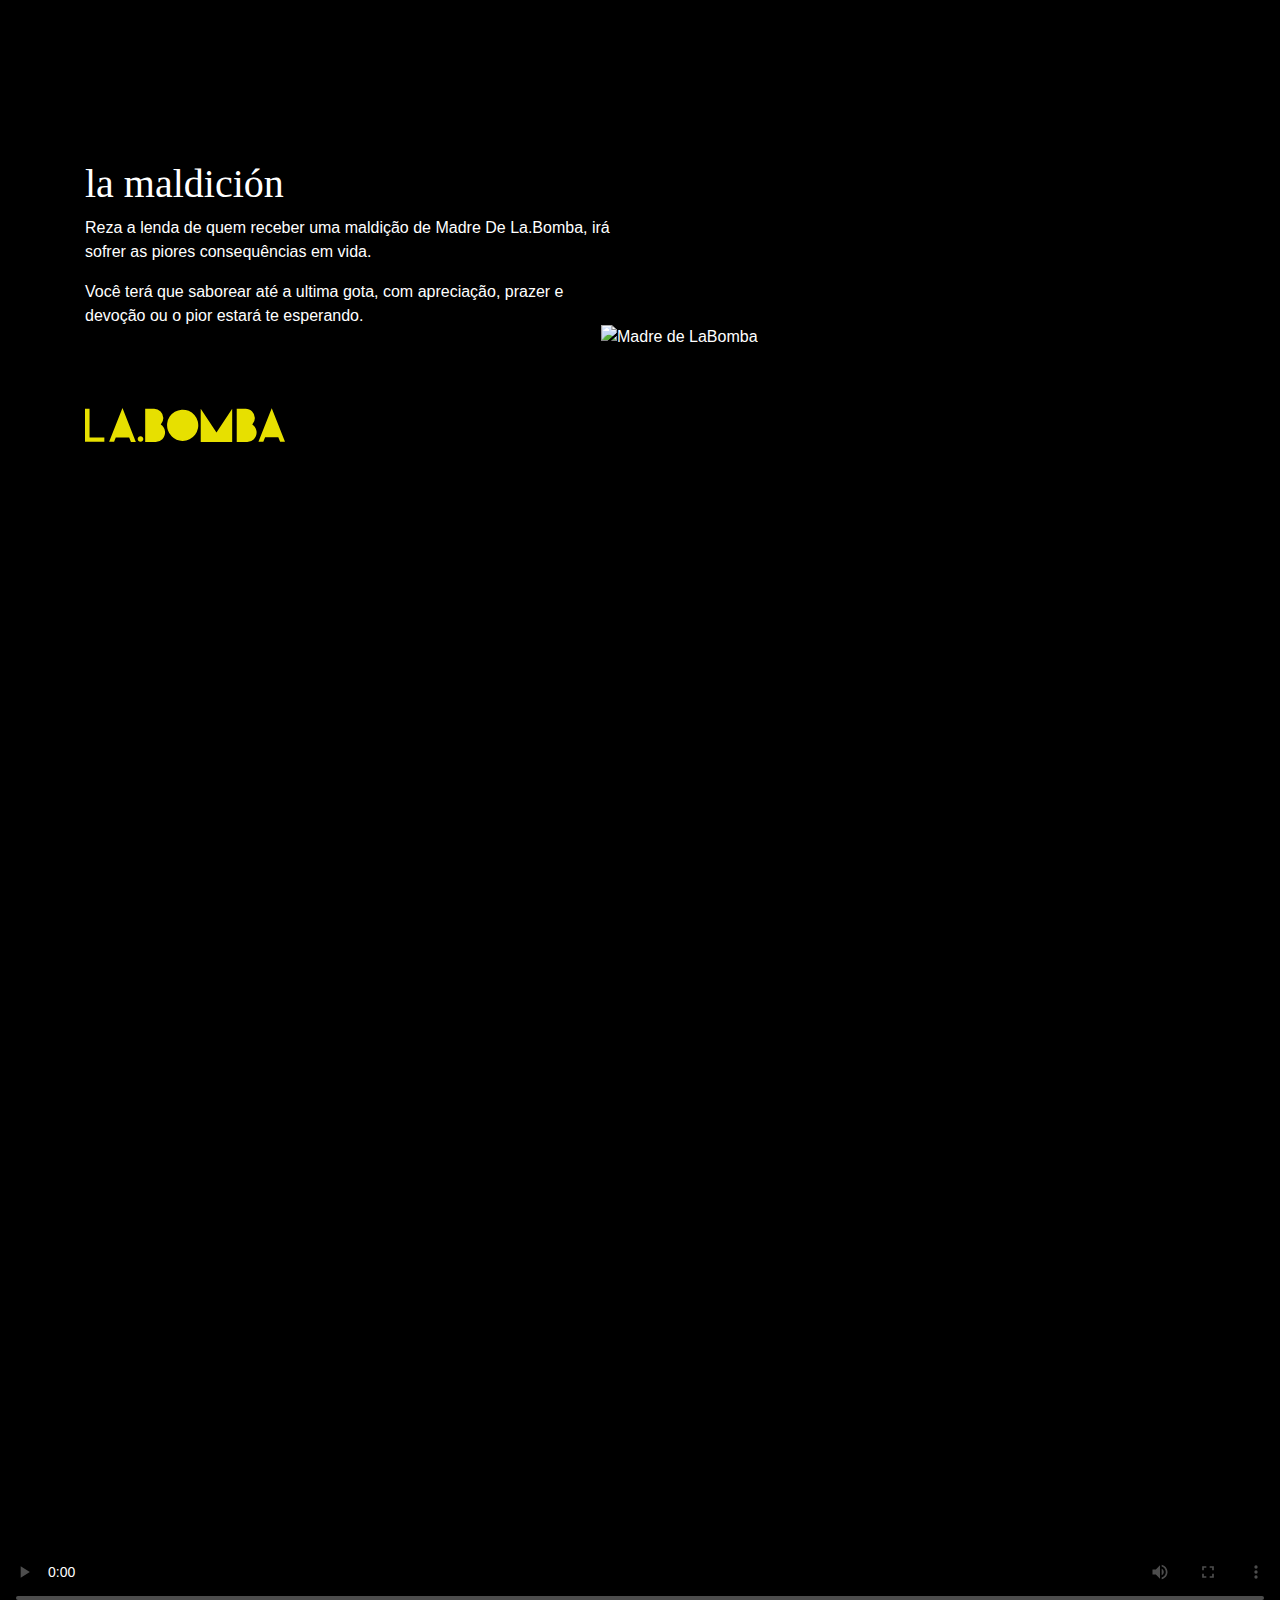
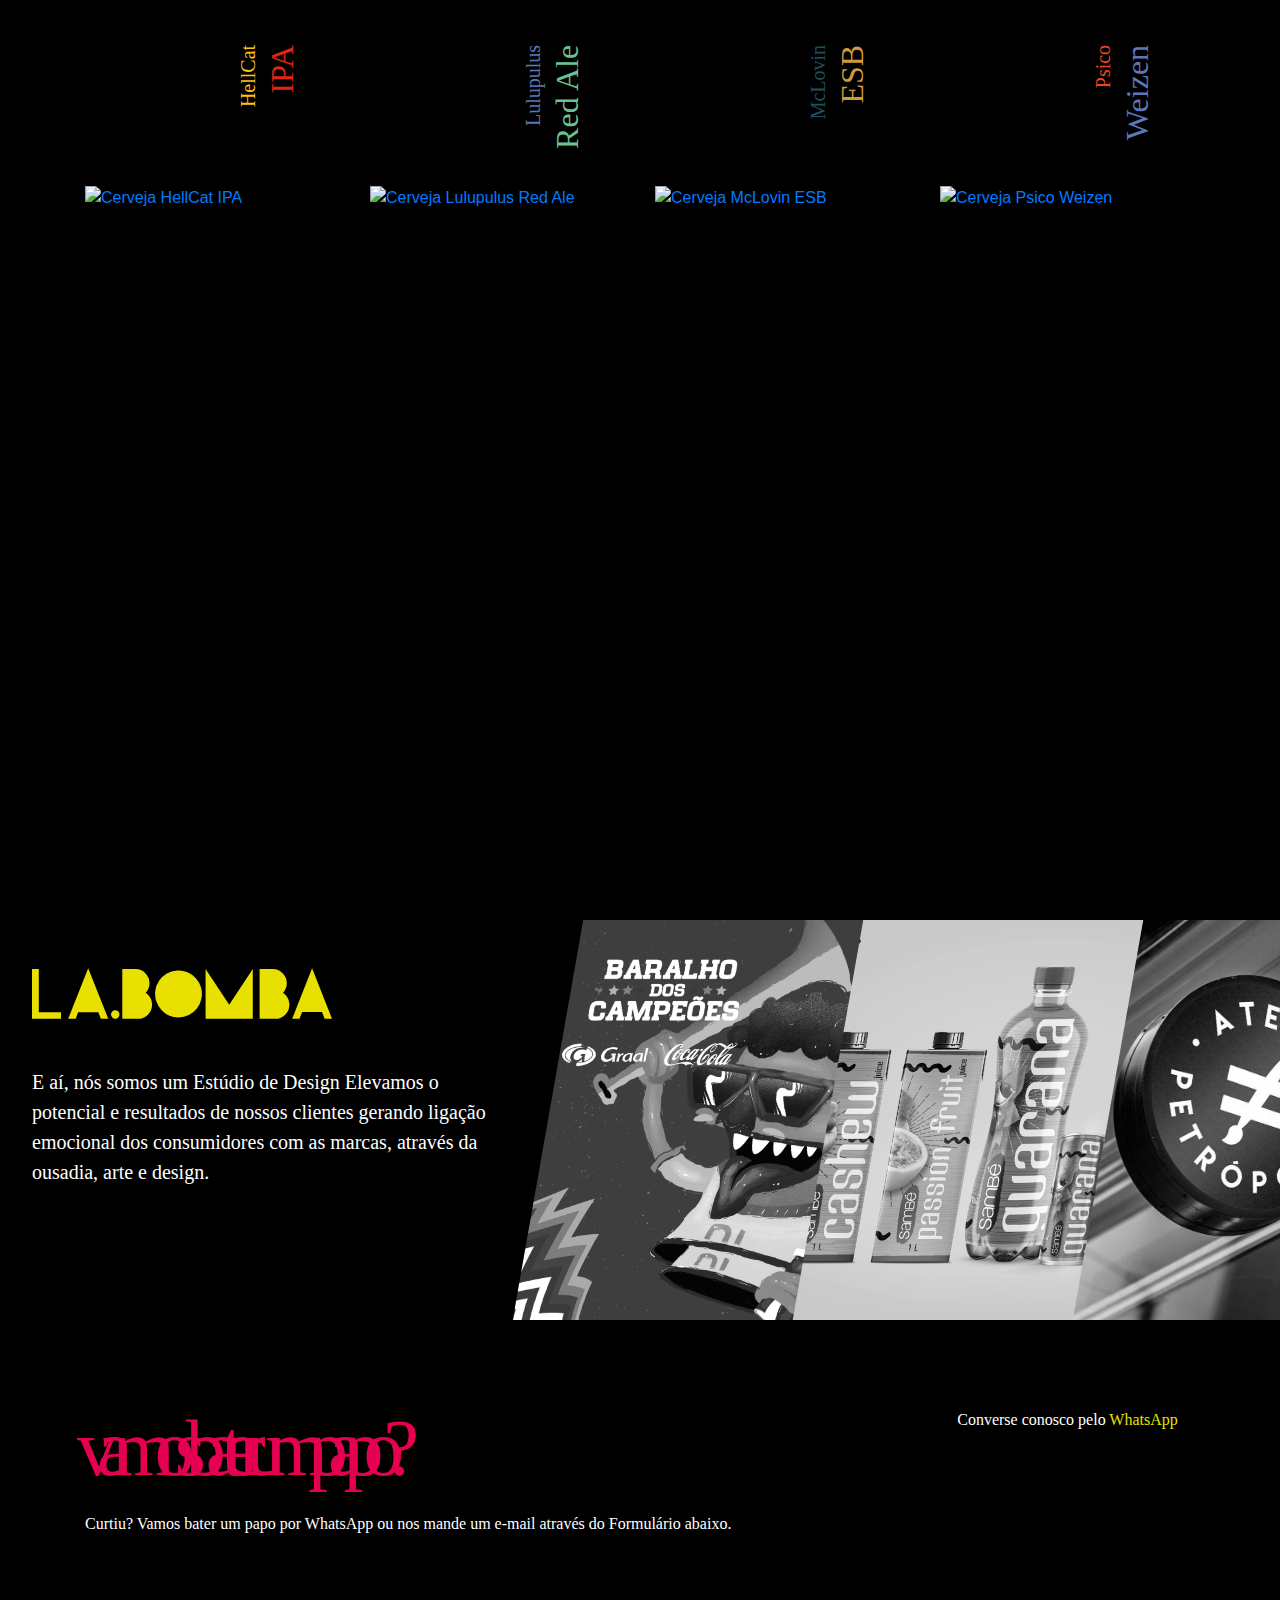
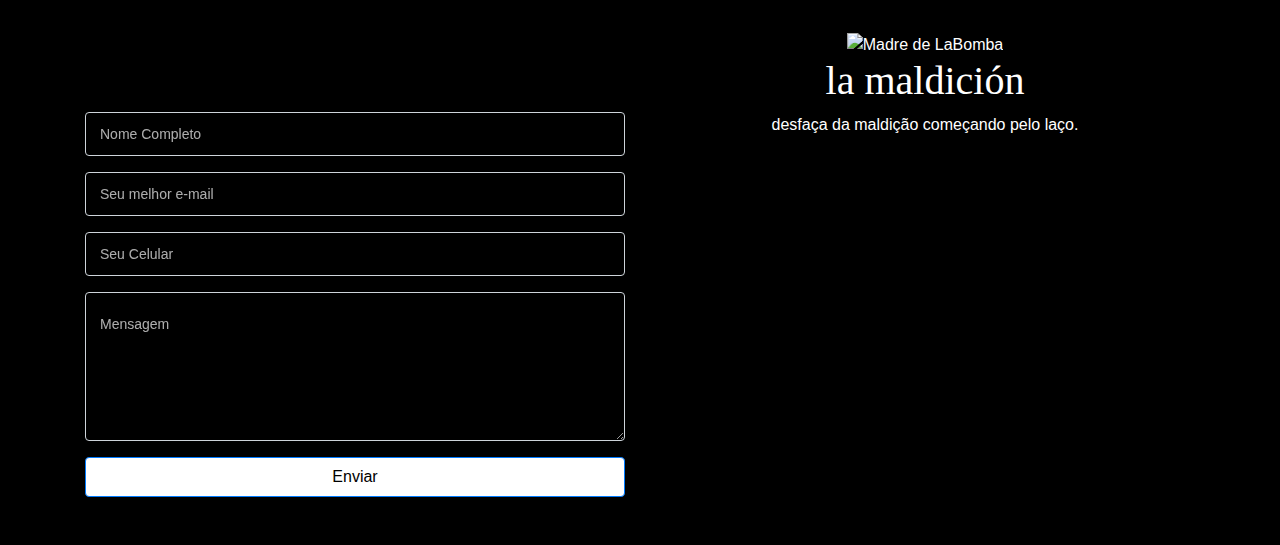
==== index.html @ e7b9525f "Version 0.3.1" ====
<!DOCTYPE html>
<html lang="pt-br">
  <head>
    <meta charset="UTF-8" />
    <meta name="viewport" content="width=device-width, initial-scale=1.0" />
    <meta http-equiv="X-UA-Compatible" content="ie=edge" />

    <!-- Favicon -->
    <link
      rel="apple-touch-icon"
      sizes="180x180"
      href="assets/fav/apple-touch-icon.png"
    />
    <link
      rel="icon"
      type="image/png"
      sizes="32x32"
      href="assets/fav/favicon-32x32.png"
    />
    <link
      rel="icon"
      type="image/png"
      sizes="16x16"
      href="assets/fav/favicon-16x16.png"
    />
    <link rel="manifest" href="assets/fav/site.webmanifest" />
    <link
      rel="mask-icon"
      href="assets/fav/safari-pinned-tab.svg"
      color="#5bbad5"
    />
    <meta name="theme-color" content="#000" />

    <!-- SEO Tags -->
    <meta
      name="description"
      content="Ação de Branding realizada pelo Estúdio LaBomba de Design especializados em Branding, Ilustração e Desenvolvimento de Embalagens."
    />
    <meta
      name="keywords"
      content="Cerveja, La Maldicion, Madre, La Bomba, Breja, Estúdio LaBomba"
    />

    <title>La Maldición</title>

    <!-- Styles -->
    <link rel="stylesheet" href="assets/css/maldicion.min.css" />

    <!-- Fontawesome -->
    <script src="https://kit.fontawesome.com/7ca1ebb48c.js"></script>
  </head>
  <body>
    <!-- Introdução -->
    <main>
      <div class="container">
        <div class="row align-items-center ">
          <div class="col-md-6" id="infos" data-aos="fade-right">
            <h1>la maldición</h1>
            <p>
              Reza a lenda de quem receber uma maldição de Madre De La.Bomba,
              irá sofrer as piores consequências em vida.
            </p>
            <p>
              Você terá que saborear até a ultima gota, com apreciação, prazer e
              devoção ou o pior estará te esperando.
            </p>
            <img
              src="assets/img/labomba.svg"
              alt="Estúdio LaBomba"
              class="img-fluid"
              width="200px"
              id="logo"
            />
            <ul id="social">
              <li>
                <a
                  href="https://www.instagram.com/estudio.labomba/"
                  target="blank"
                  alt="Instagram"
                >
                  <i class="fab fa-instagram"></i>
                </a>
              </li>
              <li>
                <a
                  href="mailto:madre@estudiolabomba.com"
                  target="blank"
                  alt="Envie um e-mail para a Madre e saiba mais sobre a maldicão das cervejas."
                >
                  <i class="fas fa-envelope"></i>
                </a>
              </li>
              <li>
                <a
                  href="https://www.behance.net/estudiolabomba"
                  target="blank"
                  alt="Portfólio de Projetos do Estúdio LaBomba"
                >
                  <i class="fab fa-behance-square"></i>
                </a>
              </li>
            </ul>
          </div>
          <div class="col-md-6">
            <img
              src="assets/img/madre_de_labomba.svg"
              alt="Madre de LaBomba"
              id="madre"
            />
          </div>
        </div>
      </div>
    </main>

    <!-- Teaser de Apresentação -->
    <section id="la-maldicion-teaser">
      <div class="embed-responsive embed-responsive-16by9">
        <video
          controls="true"
          class="embed-responsive-item"
          poster="../assets/img/cases/martelab/poster-video.png"
        >
          <source
            src="./assets/videos/la-maldicion-teaser.mp4"
            type="video/mp4"
          />
        </video>
      </div>
    </section>

    <!-- Cervejas -->
    <section id="cervejas">
      <div class="container">
        <div class="row">
          <div class="col-6 col-md-3 cerveja" id="hellcat">
            <h2><span>HellCat</span><br />IPA</h2>
            <a href="cervejas/hellcat">
              <img
                src="./assets/img/cervejas/hellcat-ipa-la-maldicion.png"
                alt="Cerveja HellCat IPA"
                class="img-fluid"
              />
            </a>
          </div>
          <div class="col-6 col-md-3 cerveja" id="lulupulus">
            <h2><span>Lulupulus</span><br />Red Ale</h2>
            <a href="cervejas/lulupulus">
              <img
                src="./assets/img/cervejas/lulupulus-red-ale-la-maldicion.png"
                alt="Cerveja Lulupulus Red Ale"
                class="img-fluid"
              />
            </a>
          </div>
          <div class="col-6 col-md-3 cerveja" id="mclovin">
            <h2><span>McLovin</span><br />ESB</h2>
            <a href="cervejas/mclovin">
              <img
                src="./assets/img/cervejas/mclovin-esb-la-maldicion.png"
                alt="Cerveja McLovin ESB"
                class="img-fluid"
              />
            </a>
          </div>
          <div class="col-6 col-md-3 cerveja" id="psico">
            <h2>
              <span>Psico</span><br />
              Weizen
            </h2>
            <a href="cervejas/psico">
              <img
                src="./assets/img/cervejas/psico-weizen-la-maldicion.png"
                alt="Cerveja Psico Weizen"
                class="img-fluid"
              />
            </a>
          </div>
        </div>
      </div>
    </section>

    <!-- Estúdio LaBomba -->
    <section id="labomba">
      <div class="jumbotron jumbotron-fluid">
        <div class="container-fluid">
          <div class="row">
            <div class="col-md-5 col-12" id="infos">
              <img
                src="./assets/img/labomba.svg"
                alt="Estúdio LaBomba"
                class="img-fluid mb-5"
                width="300px"
                id="logo"
              />
              <p class="lead">
                E aí, nós somos um Estúdio de Design Elevamos o potencial e
                resultados de nossos clientes gerando ligação emocional dos
                consumidores com as marcas, através da ousadia, arte e design.
              </p>
            </div>
            <div class="col-md-7 col-12">
              <div class="cases">
                <div class="case">
                  <a
                    href="https://www.estudiolabomba.com/cases/coca"
                    target="blank"
                    alt="Coca Cola e Graal - Baralho dos Campeões - Estúdio LaBomba"
                  >
                    <img
                      src="./assets/img/case/coca.jpg"
                      alt="Coca Cola e Graal - Baralho dos Campeões - Estúdio LaBomba"
                    />
                  </a>
                </div>
                <div class="case">
                  <a
                    href="https://www.estudiolabomba.com/cases/sambe"
                    target="blank"
                    alt="Sambé - Estúdio LaBomba"
                  >
                    <img
                      src="./assets/img/case/sambe.jpg"
                      alt="Sambé - Estúdio LaBomba"
                    />
                  </a>
                </div>
                <div class="case">
                  <a
                    href="https://www.estudiolabomba.com/cases/atelie"
                    target="blank"
                    alt="Ateliê Petrópolis - Estúdio LaBomba"
                  >
                    <img
                      src="./assets/img/case/atelie.jpg"
                      alt="Ateliê Petrópolis - Estúdio LaBomba"
                    />
                  </a>
                </div>
              </div>
            </div>
          </div>
        </div>
      </div>
    </section>

    <!-- Call to Action -->
    <section id="cta">
      <div class="container">
        <div class="row">
          <div class="col-md-9 col-sm-12">
            <h2>vamos bater um papo ?</h2>
            <p>
              Curtiu? Vamos bater um papo por WhatsApp ou nos mande um e-mail
              através do Formulário abaixo.
            </p>
          </div>
          <div class="col-md-3 col-sm-12 text-center">
            <a
              href="https://briefing.estudiolabomba.com/"
              target="blank"
              class="link"
            >
              <i class="fab fa-whatsapp"></i>
            </a>
            <p>
              Converse conosco pelo
              <a
                href="https://briefing.estudiolabomba.com/"
                target="blank"
                class="link"
                >WhatsApp</a
              >
            </p>
          </div>
        </div>
      </div>
    </section>

    <!-- Rodapé -->
    <footer>
      <div class="container">
        <div class="row">
          <div class="col-12 col-md-6">
            <form>
              <div class="form-group">
                <input
                  type="text"
                  class="form-control"
                  placeholder="Nome Completo"
                />
              </div>
              <div class="form-group">
                <input
                  type="email"
                  class="form-control"
                  placeholder="Seu melhor e-mail"
                />
              </div>
              <div class="form-group">
                <input
                  type="tel"
                  class="form-control"
                  placeholder="Seu Celular"
                />
              </div>
              <div class="form-group">
                <textarea
                  class="form-control"
                  rows="5"
                  placeholder="Mensagem"
                ></textarea>
              </div>

              <button type="submit" class="btn btn-primary">Enviar</button>
            </form>
          </div>
          <div class="col-md-6 col-12 text-center">
            <img
              src="./assets/img/madre_de_labomba.svg"
              alt="Madre de LaBomba"
              class="img-fluid"
              width="400"
            />
            <h1>la maldición</h1>
            <p>desfaça da maldição começando pelo laço.</p>
            <ul id="social">
              <li>
                <a
                  href="https://www.instagram.com/estudio.labomba/"
                  target="blank"
                  alt="Instagram  do Estúdio LaBomba"
                >
                  <i class="fab fa-instagram"></i>
                </a>
              </li>
              <li>
                <a
                  href="mailto:madre@estudiolabomba.com"
                  target="blank"
                  alt="Envie um e-mail para a Madre e saiba mais sobre a maldicão das cervejas."
                >
                  <i class="fas fa-envelope"></i>
                </a>
              </li>
              <li>
                <a
                  href="https://www.behance.net/estudiolabomba"
                  target="blank"
                  alt="Portfólio de Projetos do Estúdio LaBomba"
                >
                  <i class="fab fa-behance-square"></i>
                </a>
              </li>
            </ul>
          </div>
        </div>
      </div>
    </footer>

    <!-- Scripts -->
    <script src="./assets/js/jquery.min.js"></script>
    <script src="./assets/js/bootstrap.min.js"></script>
  </body>
</html>
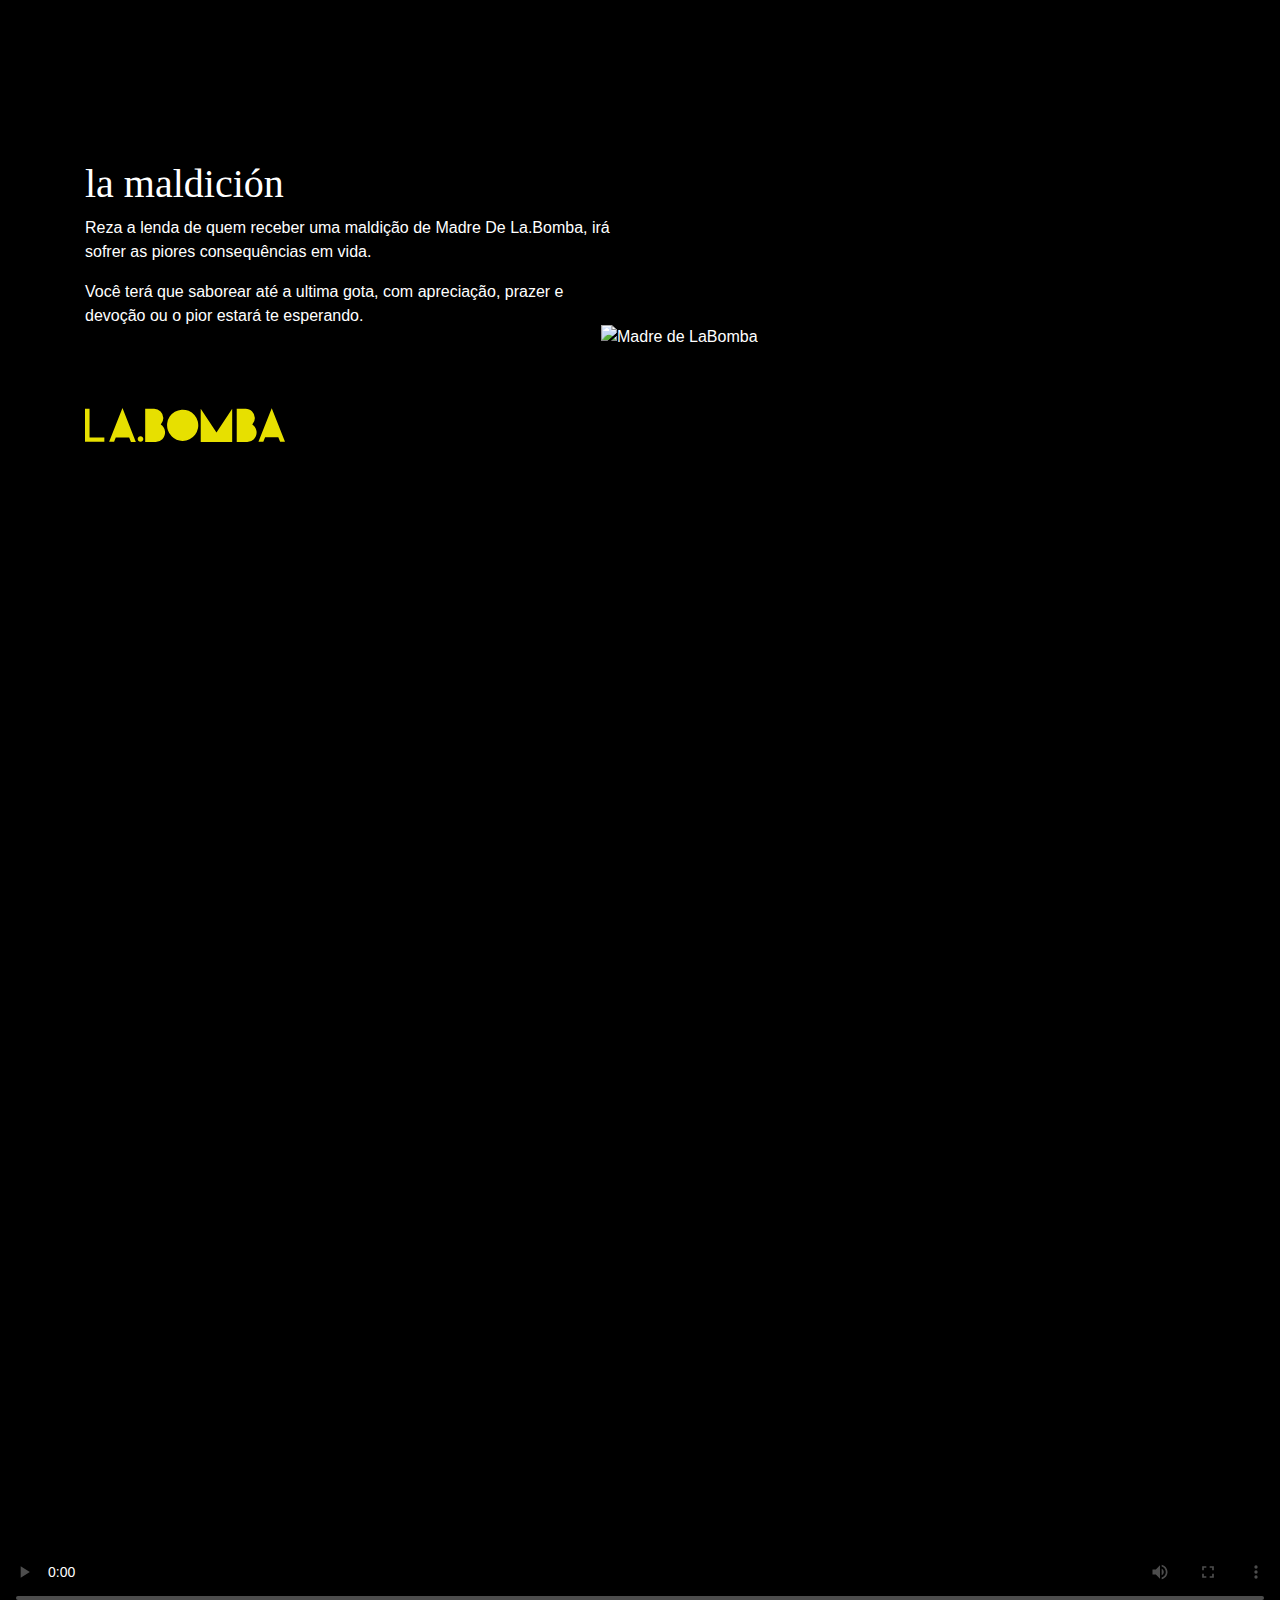
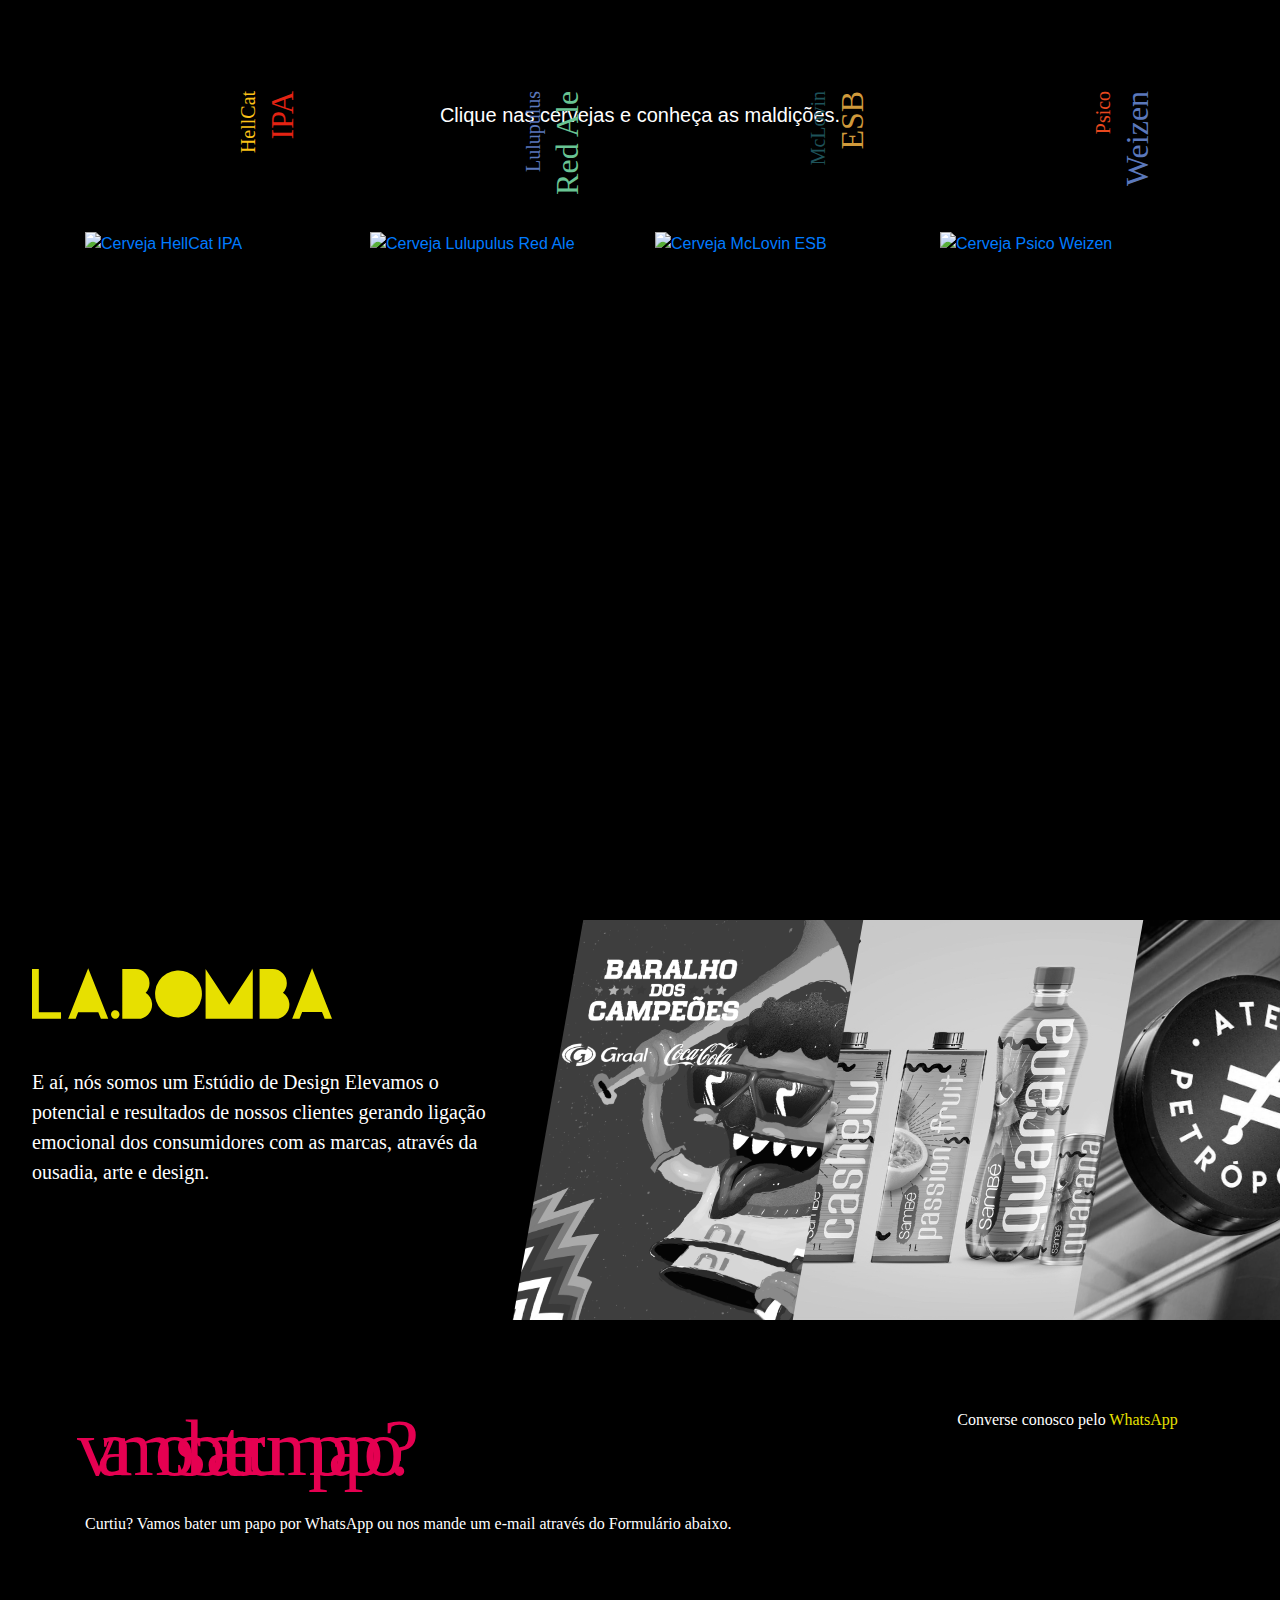
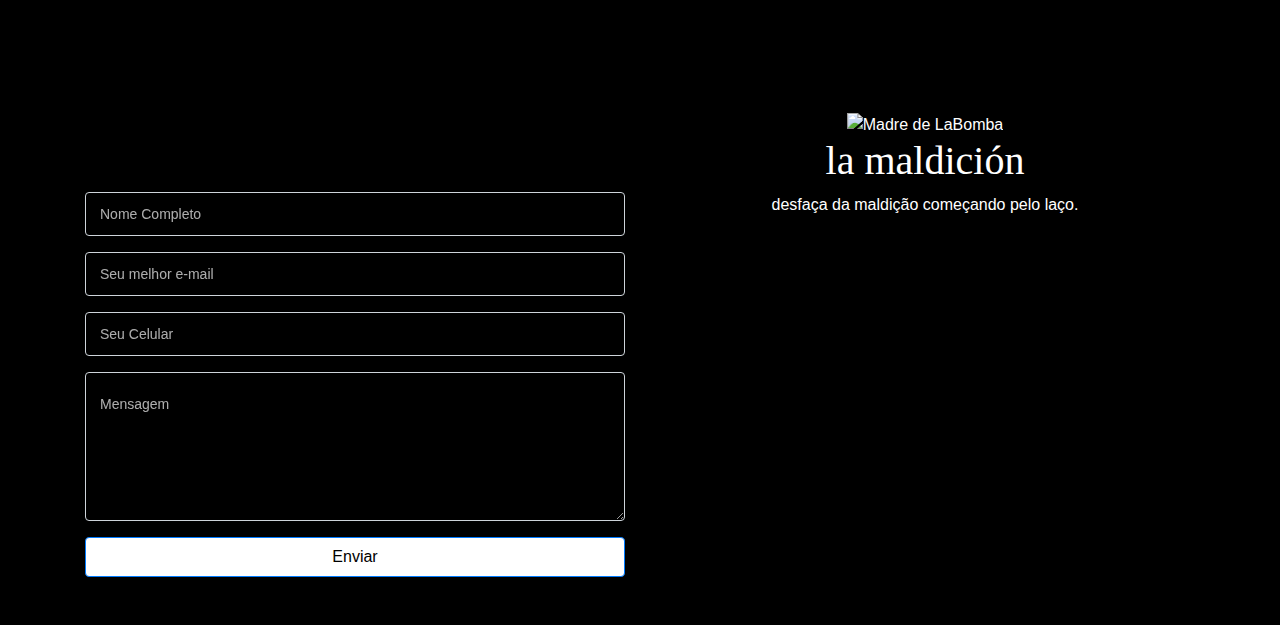
==== commit 57f7f692: "Version 0.3.2" ====
--- a/index.html
+++ b/index.html
@@ -132,6 +132,9 @@
     <section id="cervejas">
       <div class="container">
         <div class="row">
+          <div class="col-12 text-center">
+            <p class="lead">Clique nas cervejas e conheça as maldições.</p>
+          </div>
           <div class="col-6 col-md-3 cerveja" id="hellcat">
             <h2><span>HellCat</span><br />IPA</h2>
             <a href="cervejas/hellcat">
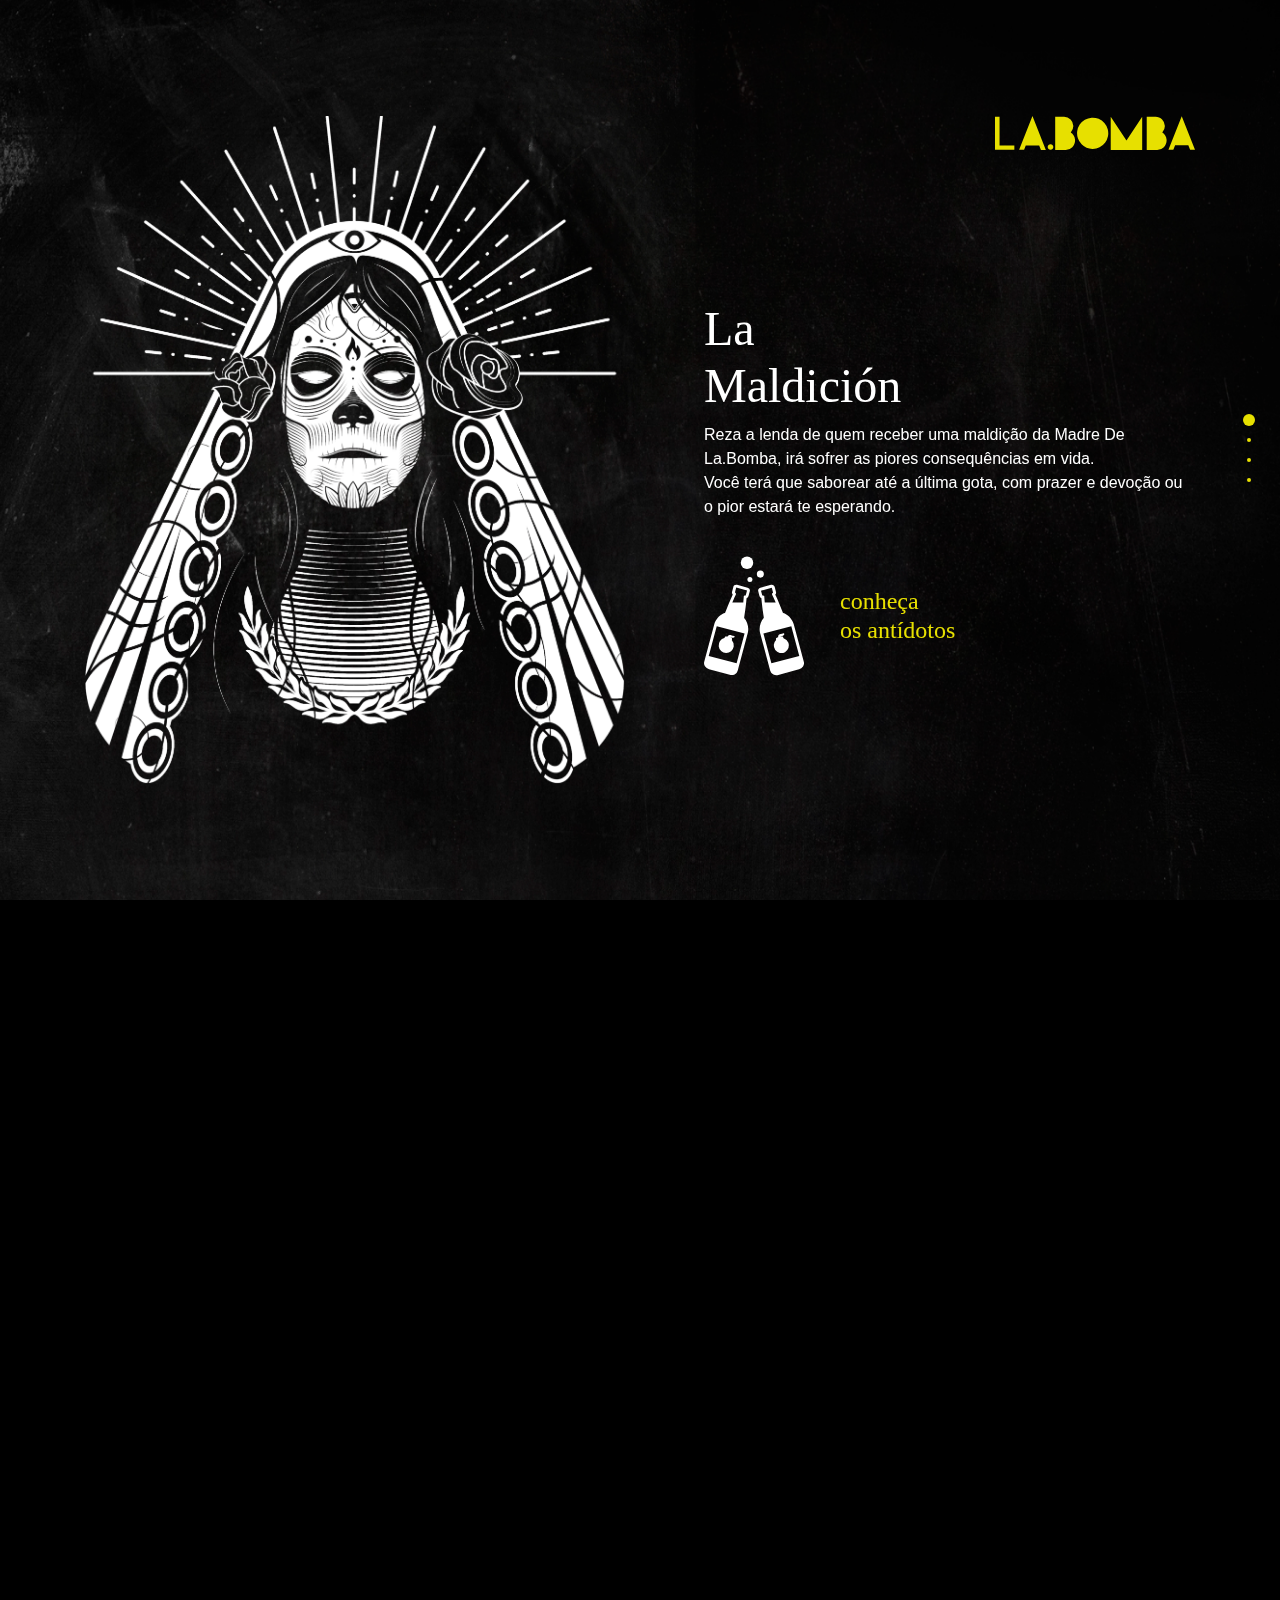
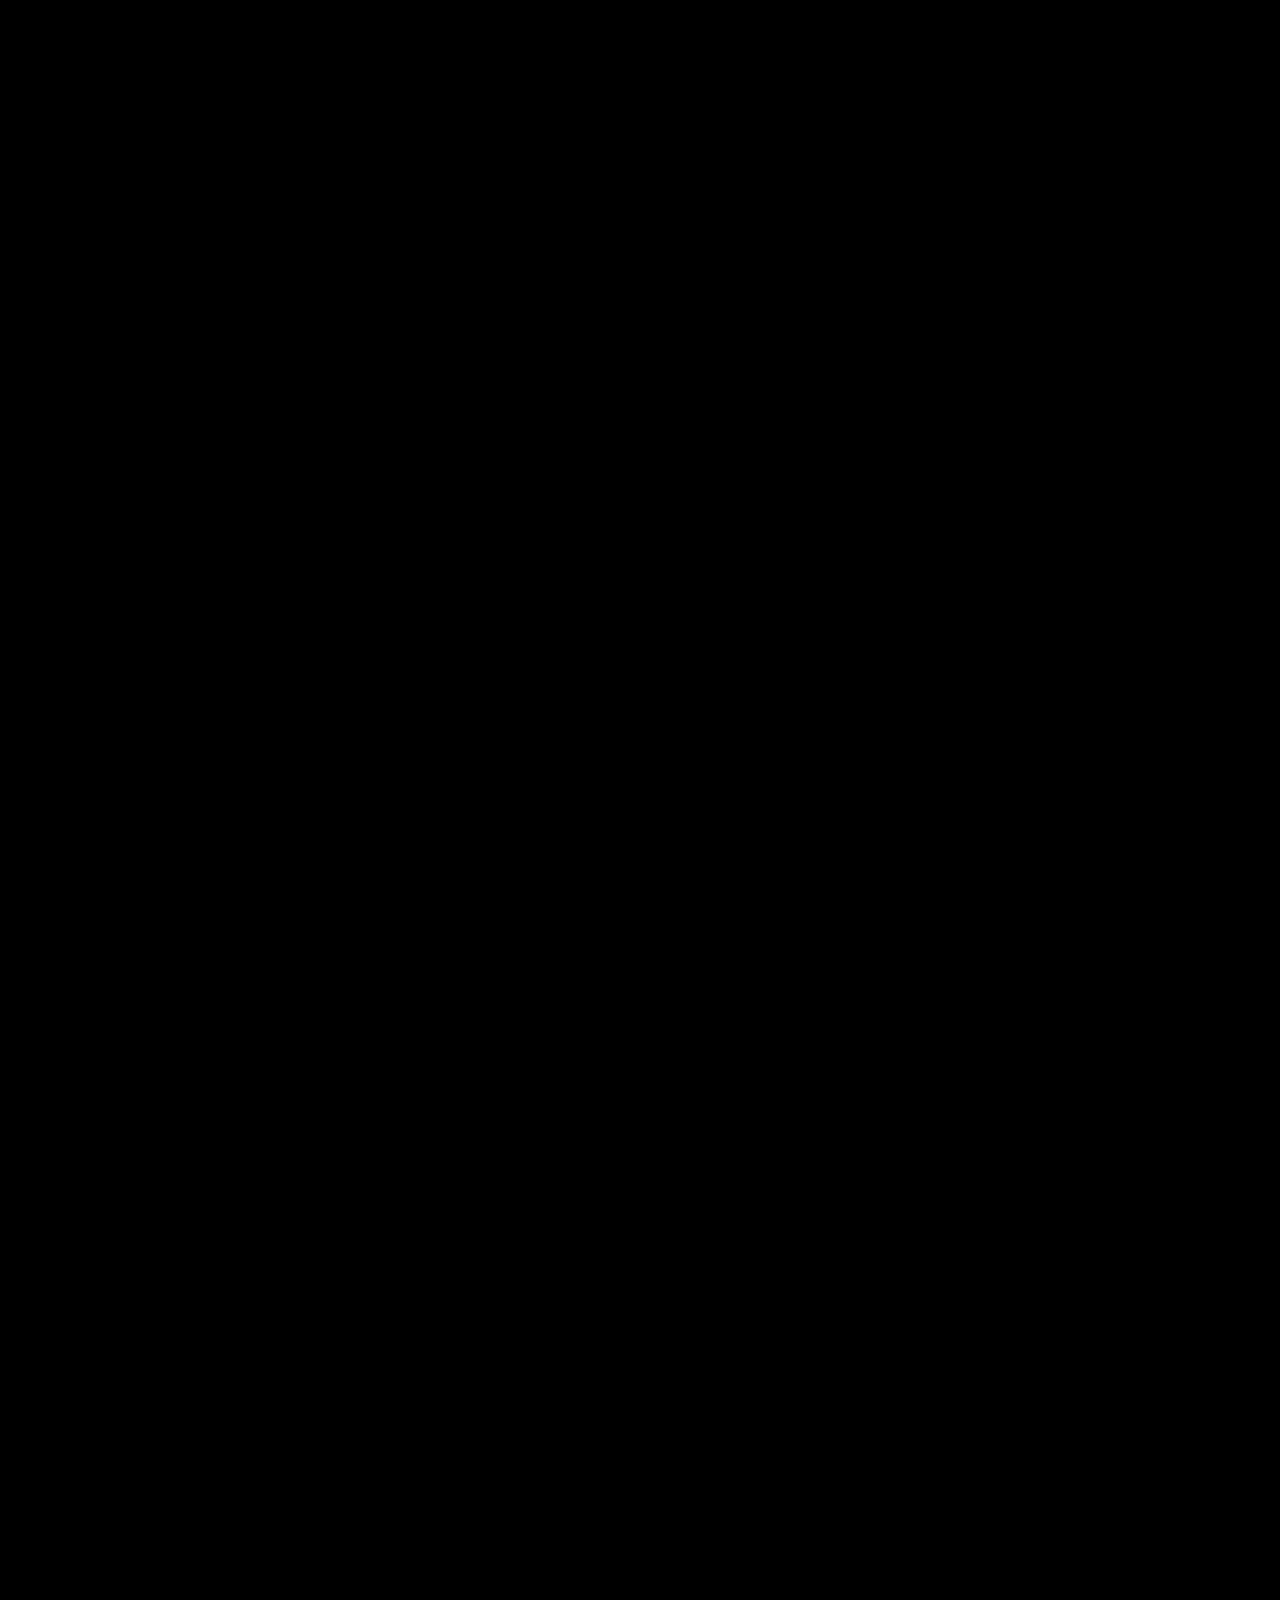
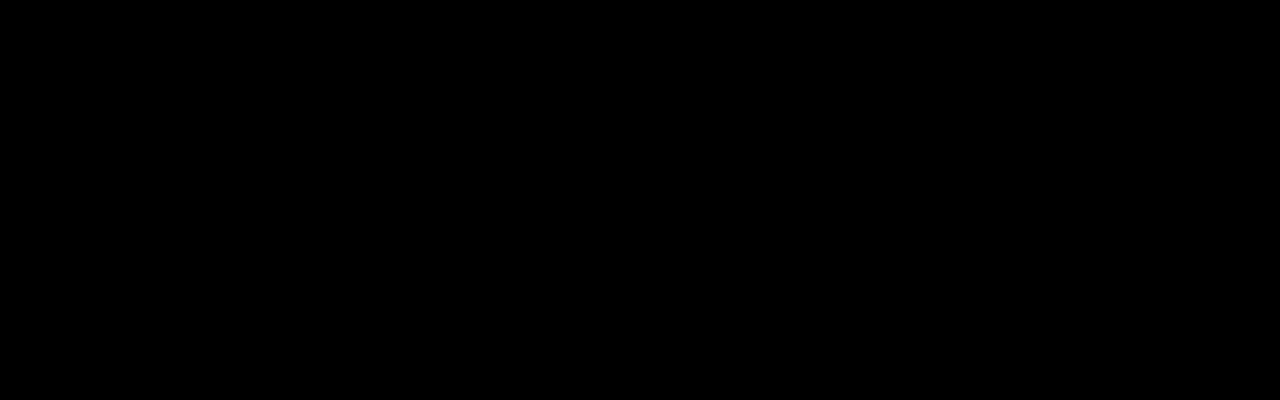
==== commit a1783cc7: "Version 0.9" ====
--- a/index.html
+++ b/index.html
@@ -43,325 +43,456 @@
 
     <title>La Maldición</title>
 
+    <!-- FullPage.js -->
+    <link
+      rel="stylesheet"
+      type="text/css"
+      href="./assets/css/fullpage.min.css"
+    />
+
     <!-- Styles -->
     <link rel="stylesheet" href="assets/css/maldicion.min.css" />
 
     <!-- Fontawesome -->
     <script src="https://kit.fontawesome.com/7ca1ebb48c.js"></script>
+
+    <!--[if IE]>
+      <script type="text/javascript">
+        var console = { log: function() {} };
+      </script>
+    <![endif]-->
   </head>
   <body>
-    <!-- Introdução -->
-    <main>
-      <div class="container">
-        <div class="row align-items-center ">
-          <div class="col-md-6" id="infos" data-aos="fade-right">
-            <h1>la maldición</h1>
-            <p>
-              Reza a lenda de quem receber uma maldição de Madre De La.Bomba,
-              irá sofrer as piores consequências em vida.
-            </p>
-            <p>
-              Você terá que saborear até a ultima gota, com apreciação, prazer e
-              devoção ou o pior estará te esperando.
-            </p>
-            <img
-              src="assets/img/labomba.svg"
-              alt="Estúdio LaBomba"
-              class="img-fluid"
-              width="200px"
-              id="logo"
-            />
-            <ul id="social">
-              <li>
-                <a
-                  href="https://www.instagram.com/estudio.labomba/"
-                  target="blank"
-                  alt="Instagram"
-                >
-                  <i class="fab fa-instagram"></i>
+    <!-- Sound -->
+    <!-- <div id="sound">
+      <audio id="music" autoplay>
+        <source src="./assets/sounds/madre_de_la_bomba.mp3" type="audio/mpeg" />
+      </audio>
+      <a
+        href="javascript:void(0)"
+        class="btn btn-default"
+        title="Play/Pause"
+        onclick="aud_play_pause()"
+      >
+        <i id="stateicon" class="fa fa-pause"></i>
+      </a>
+    </div> -->
+
+    <div id="fullpage">
+      <!-- Introdução -->
+      <div class="section">
+        <div class="intro">
+          <main>
+            <div class="container">
+              <div class="row">
+                <div class="col-md-6">
+                  <img
+                    src="assets/img/madre_de_labomba.png"
+                    alt="Madre de LaBomba"
+                    id="madre"
+                    class="img-fluid"
+                  />
+                </div>
+                <div class="col-md-6" id="introducao">
+                  <div class="text-right">
+                    <a href="https://estudiolabomba.com" target="blank">
+                      <img
+                        src="assets/img/labomba.svg"
+                        alt="Estúdio LaBomba"
+                        class="img-fluid"
+                        width="200px"
+                        id="logo"
+                      />
+                    </a>
+                  </div>
+                  <div id="infos">
+                    <h1>
+                      La <br />
+                      Maldición
+                    </h1>
+                    <p>
+                      Reza a lenda de quem receber uma maldição da Madre De
+                      La.Bomba, irá sofrer as piores consequências em vida.
+                      <br />
+                      Você terá que saborear até a última gota, com prazer e
+                      devoção ou o pior estará te esperando.
+                    </p>
+                  </div>
+                  <div id="antidote">
+                    <a href="#cervejas">
+                      <svg
+                        xmlns="http://www.w3.org/2000/svg"
+                        viewBox="0 0 84.76 100.57"
+                        width="100"
+                      >
+                        <defs>
+                          <style>
+                            .cls-1 {
+                              fill: #fff;
+                            }
+                          </style>
+                        </defs>
+                        <title>Antidoto</title>
+                        <g id="Layer_2" data-name="Layer 2">
+                          <g id="_1200" data-name="1200">
+                            <polygon
+                              class="cls-1"
+                              points="27.8 32.18 27.8 32.18 27.8 32.18 27.8 32.18"
+                            />
+                            <path
+                              class="cls-1"
+                              d="M37,26.41,28,24a2.59,2.59,0,0,0-.68-.09,2.68,2.68,0,0,0-1.64.55,2.05,2.05,0,0,0-.82,1.42l0,.09-1,3.82a2.13,2.13,0,0,0,0,1.68,2.56,2.56,0,0,0,.3.53l.23.31-.17.34c-.94,2-2,4.42-3.17,7.14-1,2.44-2.05,5-3.05,7.63l-.12.3-.31.09c-3.26.88-7.54,4.73-8.8,9.42l-8.58,32a4.93,4.93,0,0,0,.63,3.92,5.83,5.83,0,0,0,3.44,2.5l17.56,4.7a5.87,5.87,0,0,0,4.15-.4,4.88,4.88,0,0,0,2.58-3.12l1.16-4.32v-.18l.07-.07L37.1,64.83c1.26-4.69-.53-10.17-2.91-12.56L34,52l.05-.32c.63-4,1.17-7.89,1.55-11.31.19-1.7.34-3.25.44-4.63l0-.36.33-.16a2.62,2.62,0,0,0,1.36-1.66l1.09-4.07A2.54,2.54,0,0,0,37,26.41ZM27.64,90.6,4,84.28,10.8,59.06l23.6,6.32ZM35.34,33l-.75,0-.12,0-.4.23-.1.1-.13.17-.06.09-.09.24a.36.36,0,0,0,0,.11.5.5,0,0,0,0,.15c-.07,1.24-.19,2.68-.36,4.3l0,.57H24l.39-.89c1-2.27,1.88-4.2,2.66-5.74l0-.09,0-.16,0-.09,0-.11v-.24l0-.13,0-.12-.08-.2L27,31.18l-.07-.1-.09-.1-.08-.07-.1-.08-.5-.29.15-.46,1-3.72,9.16,2.46Z"
+                            />
+                            <path
+                              class="cls-1"
+                              d="M80.53,95.66a5.82,5.82,0,0,0,3.39-2.43,4.9,4.9,0,0,0,.68-4L76,57.23c-1.26-4.69-5.54-8.54-8.8-9.42l-.31-.09-.11-.3c-1-2.65-2-5.22-3.06-7.62l0,0c-1.15-2.76-2.21-5.14-3.15-7.09l-.17-.35.23-.31a2.17,2.17,0,0,0,.3-.53,2.13,2.13,0,0,0,0-1.68l0-.09-1-3.82a2.05,2.05,0,0,0-.82-1.42,2.68,2.68,0,0,0-1.64-.55,2.59,2.59,0,0,0-.68.09l-9,2.41a2.54,2.54,0,0,0-1.55,1.19,2.51,2.51,0,0,0-.25,1.93L47,33.6a2.62,2.62,0,0,0,1.36,1.66l.33.16,0,.36c.1,1.37.25,2.92.44,4.6.38,3.43.92,7.34,1.55,11.34l0,.32-.22.23c-2.38,2.39-4.17,7.87-2.91,12.56l8.58,32A4.91,4.91,0,0,0,58.82,100a5.86,5.86,0,0,0,4.15.4ZM50.71,33.33l-.08-.07-.09-.06-.07,0-.1,0a1.09,1.09,0,0,0-.24-.07l-.06,0h-.13l-.46,0-.18-.44-1-3.72,9.16-2.46,1.12,4.17L58,31l-.09.1-.24.41,0,.12,0,.25,0,.33,0,.1a1.51,1.51,0,0,0,.06.15c.78,1.54,1.67,3.46,2.66,5.74l.39.89H51.52l-.05-.57c-.17-1.62-.29-3.07-.35-4.29,0,0,0-.08,0-.12a.78.78,0,0,0,0-.14l0-.1,0-.11-.2-.29A.73.73,0,0,0,50.71,33.33ZM57.12,90.6,50.36,65.38,74,59.06l6.76,25.22Z"
+                            />
+                            <path
+                              class="cls-1"
+                              d="M71.55,73.12a6.4,6.4,0,0,0-4.13-3.84L66.9,68c-.07-.29-.89-.34-2-.16,0-.17.14-.24.27-.28l1.24-.25c2.43-.49,1.61-2.4,1.08-2.2-2.3.89-3,.37-4,1.3a2.21,2.21,0,0,0-.66,2c-1.15.4-1.92.87-1.84,1.17l.11,1.26a6.42,6.42,0,1,0,10.46,2.32Z"
+                            />
+                            <path
+                              class="cls-1"
+                              d="M25.24,76.39A6.41,6.41,0,0,0,23.58,71l.19-1.35c.07-.29-.61-.74-1.66-1.14a.32.32,0,0,1,.37-.11l1.2.41c2.35.78,2.59-1.29,2-1.37-2.43-.38-2.76-1.17-4.11-.88A2.27,2.27,0,0,0,20,67.92c-1.19-.22-2.09-.2-2.17.1l-.53,1.14a6.42,6.42,0,1,0,7.9,7.23Z"
+                            />
+                            <circle
+                              id="circle-md"
+                              class="cls-1"
+                              cx="47.78"
+                              cy="14.96"
+                              r="3"
+                            />
+                            <circle
+                              id="circle-sm"
+                              class="cls-1"
+                              cx="38.91"
+                              cy="19.43"
+                              r="2.12"
+                            />
+                            <circle
+                              id="circle-lg"
+                              class="cls-1"
+                              cx="36.46"
+                              cy="5.3"
+                              r="5.3"
+                            />
+                          </g>
+                        </g>
+                      </svg>
+                      <h4>
+                        conheça <br />
+                        os antídotos
+                      </h4></a
+                    >
+                  </div>
+                </div>
+              </div>
+            </div>
+          </main>
+        </div>
+      </div>
+
+      <!-- Teaser de Apresentação -->
+      <div class="section">
+        <section id="la-maldicion-teaser">
+          <div class="container">
+            <div class="embed-responsive embed-responsive-16by9">
+              <video
+                controls="true"
+                class="embed-responsive-item"
+                poster="../assets/img/cases/martelab/poster-video.png"
+              >
+                <source
+                  src="./assets/videos/la-maldicion-teaser.mp4"
+                  type="video/mp4"
+                />
+              </video>
+            </div>
+          </div>
+        </section>
+      </div>
+
+      <!-- Cervejas -->
+      <div class="section">
+        <!-- Cervejas -->
+        <section id="cervejas">
+          <div class="container">
+            <div class="row">
+              <div class="col-12 text-center">
+                <h3>clique nas cervejas e descubra</h3>
+              </div>
+              <div class="col-6 col-md-3 cerveja" id="hellcat">
+                <h2><span>HellCat</span><br />IPA</h2>
+                <a href="cervejas/hellcat">
+                  <img
+                    src="./assets/img/cervejas/hellcat-ipa-la-maldicion.png"
+                    alt="Cerveja HellCat IPA"
+                    class="img-fluid"
+                  />
                 </a>
-              </li>
-              <li>
-                <a
-                  href="mailto:madre@estudiolabomba.com"
-                  target="blank"
-                  alt="Envie um e-mail para a Madre e saiba mais sobre a maldicão das cervejas."
-                >
-                  <i class="fas fa-envelope"></i>
+              </div>
+              <div class="col-6 col-md-3 cerveja" id="lulupulus">
+                <h2><span>Lulupulus</span><br />Red Ale</h2>
+                <a href="cervejas/lulupulus">
+                  <img
+                    src="./assets/img/cervejas/lulupulus-red-ale-la-maldicion.png"
+                    alt="Cerveja Lulupulus Red Ale"
+                    class="img-fluid"
+                  />
                 </a>
-              </li>
-              <li>
-                <a
-                  href="https://www.behance.net/estudiolabomba"
-                  target="blank"
-                  alt="Portfólio de Projetos do Estúdio LaBomba"
-                >
-                  <i class="fab fa-behance-square"></i>
+              </div>
+              <div class="col-6 col-md-3 cerveja" id="mclovin">
+                <h2><span>McLovin</span><br />ESB</h2>
+                <a href="cervejas/mclovin">
+                  <img
+                    src="./assets/img/cervejas/mclovin-esb-la-maldicion.png"
+                    alt="Cerveja McLovin ESB"
+                    class="img-fluid"
+                  />
                 </a>
-              </li>
-            </ul>
+              </div>
+              <div class="col-6 col-md-3 cerveja" id="psico">
+                <h2>
+                  <span>Psico</span><br />
+                  Weizen
+                </h2>
+                <a href="cervejas/psico">
+                  <img
+                    src="./assets/img/cervejas/psico-weizen-la-maldicion.png"
+                    alt="Cerveja Psico Weizen"
+                    class="img-fluid"
+                  />
+                </a>
+              </div>
+            </div>
           </div>
-          <div class="col-md-6">
-            <img
-              src="assets/img/madre_de_labomba.svg"
-              alt="Madre de LaBomba"
-              id="madre"
-            />
+        </section>
+      </div>
+
+      <!-- Rodapé -->
+      <div class="section">
+        <div class="container" id="footer">
+          <!-- Vamos baterum papo? -->
+          <div class="row">
+            <div class="col-12 text-center" id="conversa">
+              <a data-toggle="modal" data-target="#exampleModalCenter">
+                <img
+                  src="./assets/img/mclovin_bater_um_papo.svg"
+                  alt="Vamos bater um papo ?"
+                  class="img-fluid"
+                  width="165"
+                />
+
+                <h2>
+                  vamos bater <br />
+                  um papo?
+                </h2>
+              </a>
+            </div>
+          </div>
+
+          <!-- Estúdio LaBomba -->
+          <footer>
+            <div class="container-fluid">
+              <div class="row">
+                <div class="col-md-4 col-12 text-right" id="logo">
+                  <a href="https://estudiolabomba.com" target="blank">
+                    <img
+                      src="./assets/img/labomba_completa.svg"
+                      alt="Estúdio LaBomba"
+                      class="img-fluid"
+                      width="230"
+                    />
+                  </a>
+                </div>
+                <div class="col-md-8 col-12">
+                  <p>
+                    Somos um Estúdio de Design. Há 6 anos, elevamos o potencial
+                    e resultados dos nossos clientes gerando ligação emocional
+                    dos consumidores com as marcas, através da ousadia, arte e
+                    design.
+                  </p>
+                </div>
+                <div class="col-12 py-4">
+                  <img
+                    src="./assets/img/equipe_labomba.svg"
+                    alt="Equipe do Estúdio LaBomba"
+                    class="img-fluid"
+                  />
+                </div>
+                <div class="col-12">
+                  <ul id="infos">
+                    <li>
+                      <span>Onde?</span>Avenida Itamarati, 878 - Santo André /
+                      SP
+                    </li>
+                    <li>
+                      <a href="https://estudiolabomba.com"
+                        >estudiolabomba.com</a
+                      >
+                    </li>
+                    <li>+55 11 2896 5199</li>
+                    <ul id="social">
+                      <li>
+                        <a
+                          href="https://www.instagram.com/estudio.labomba/"
+                          target="blank"
+                        >
+                          <i class="fab fa-instagram"></i>
+                        </a>
+                      </li>
+                      <li>
+                        <a
+                          href="https://www.behance.net/estudiolabomba"
+                          target="blank"
+                        >
+                          <i class="fab fa-behance"></i>
+                        </a>
+                      </li>
+                      <li>
+                        <a
+                          href="https://www.facebook.com/estudiolabomba"
+                          target="blank"
+                        >
+                          <i class="fab fa-facebook-f"></i>
+                        </a>
+                      </li>
+                      <li>
+                        <a
+                          href="https://www.linkedin.com/company/est%C3%BAdio-la-bomba/about/"
+                          target="blank"
+                        >
+                          <i class="fab fa-linkedin-in"></i>
+                        </a>
+                      </li>
+                      <li>
+                        <a href="https://vimeo.com/user34771087" target="blank">
+                          <i class="fab fa-vimeo-v"></i>
+                        </a>
+                      </li>
+                    </ul>
+                  </ul>
+                </div>
+                <div class="col-12 text-center" id="creditos">
+                  &#x24B8; 2013 - 2019 La.Bomba <br />
+                  <a href="https://estudiolabomba.com/">Estúdio La.Bomba</a>
+                </div>
+              </div>
+            </div>
+          </footer>
+        </div>
+      </div>
+    </div>
+
+    <!-- Modal -->
+    <div
+      class="modal fade"
+      id="exampleModalCenter"
+      tabindex="-1"
+      role="dialog"
+      aria-labelledby="exampleModalCenterTitle"
+      aria-hidden="true"
+    >
+      <div class="modal-dialog modal-dialog-centered" role="document">
+        <div class="modal-content">
+          <div class="modal-header">
+            <button
+              type="button"
+              class="close"
+              data-dismiss="modal"
+              aria-label="Close"
+            >
+              <span aria-hidden="true">&times;</span>
+            </button>
+          </div>
+          <div class="modal-body">
+            <div class="container-fluid">
+              <div class="row">
+                <div class="col-3 offset-2 text-right">
+                  <img
+                    src="./assets/img/chama_zap.svg"
+                    alt="Chama no zap do Estúdio LaBomba"
+                    class="img-fluid"
+                    id="zap"
+                  />
+                </div>
+                <div class="col-7">
+                  <h3>vamos bater um papo?</h3>
+                  <p>
+                    Curtiu? Vamos bater um papo por WhatsApp ou nos mande um
+                    e-mail através do formulário abaixo:
+                  </p>
+                  <form>
+                    <div class="form-group">
+                      <input
+                        type="text"
+                        class="form-control"
+                        placeholder="nome completo"
+                      />
+                    </div>
+                    <div class="form-group">
+                      <input
+                        type="tel"
+                        class="form-control"
+                        placeholder="celular"
+                      />
+                    </div>
+                    <div class="form-group">
+                      <input
+                        type="email"
+                        class="form-control"
+                        placeholder="e-mail"
+                      />
+                    </div>
+                    <div class="form-group">
+                      <textarea
+                        class="form-control"
+                        rows="5"
+                        placeholder="mensagem"
+                      ></textarea>
+                    </div>
+                    <button type="submit">
+                      enviar
+                    </button>
+                  </form>
+                </div>
+              </div>
+            </div>
           </div>
         </div>
       </div>
-    </main>
-
-    <!-- Teaser de Apresentação -->
-    <section id="la-maldicion-teaser">
-      <div class="embed-responsive embed-responsive-16by9">
-        <video
-          controls="true"
-          class="embed-responsive-item"
-          poster="../assets/img/cases/martelab/poster-video.png"
-        >
-          <source
-            src="./assets/videos/la-maldicion-teaser.mp4"
-            type="video/mp4"
-          />
-        </video>
-      </div>
-    </section>
-
-    <!-- Cervejas -->
-    <section id="cervejas">
-      <div class="container">
-        <div class="row">
-          <div class="col-12 text-center">
-            <p class="lead">Clique nas cervejas e conheça as maldições.</p>
-          </div>
-          <div class="col-6 col-md-3 cerveja" id="hellcat">
-            <h2><span>HellCat</span><br />IPA</h2>
-            <a href="cervejas/hellcat">
-              <img
-                src="./assets/img/cervejas/hellcat-ipa-la-maldicion.png"
-                alt="Cerveja HellCat IPA"
-                class="img-fluid"
-              />
-            </a>
-          </div>
-          <div class="col-6 col-md-3 cerveja" id="lulupulus">
-            <h2><span>Lulupulus</span><br />Red Ale</h2>
-            <a href="cervejas/lulupulus">
-              <img
-                src="./assets/img/cervejas/lulupulus-red-ale-la-maldicion.png"
-                alt="Cerveja Lulupulus Red Ale"
-                class="img-fluid"
-              />
-            </a>
-          </div>
-          <div class="col-6 col-md-3 cerveja" id="mclovin">
-            <h2><span>McLovin</span><br />ESB</h2>
-            <a href="cervejas/mclovin">
-              <img
-                src="./assets/img/cervejas/mclovin-esb-la-maldicion.png"
-                alt="Cerveja McLovin ESB"
-                class="img-fluid"
-              />
-            </a>
-          </div>
-          <div class="col-6 col-md-3 cerveja" id="psico">
-            <h2>
-              <span>Psico</span><br />
-              Weizen
-            </h2>
-            <a href="cervejas/psico">
-              <img
-                src="./assets/img/cervejas/psico-weizen-la-maldicion.png"
-                alt="Cerveja Psico Weizen"
-                class="img-fluid"
-              />
-            </a>
-          </div>
-        </div>
-      </div>
-    </section>
-
-    <!-- Estúdio LaBomba -->
-    <section id="labomba">
-      <div class="jumbotron jumbotron-fluid">
-        <div class="container-fluid">
-          <div class="row">
-            <div class="col-md-5 col-12" id="infos">
-              <img
-                src="./assets/img/labomba.svg"
-                alt="Estúdio LaBomba"
-                class="img-fluid mb-5"
-                width="300px"
-                id="logo"
-              />
-              <p class="lead">
-                E aí, nós somos um Estúdio de Design Elevamos o potencial e
-                resultados de nossos clientes gerando ligação emocional dos
-                consumidores com as marcas, através da ousadia, arte e design.
-              </p>
-            </div>
-            <div class="col-md-7 col-12">
-              <div class="cases">
-                <div class="case">
-                  <a
-                    href="https://www.estudiolabomba.com/cases/coca"
-                    target="blank"
-                    alt="Coca Cola e Graal - Baralho dos Campeões - Estúdio LaBomba"
-                  >
-                    <img
-                      src="./assets/img/case/coca.jpg"
-                      alt="Coca Cola e Graal - Baralho dos Campeões - Estúdio LaBomba"
-                    />
-                  </a>
-                </div>
-                <div class="case">
-                  <a
-                    href="https://www.estudiolabomba.com/cases/sambe"
-                    target="blank"
-                    alt="Sambé - Estúdio LaBomba"
-                  >
-                    <img
-                      src="./assets/img/case/sambe.jpg"
-                      alt="Sambé - Estúdio LaBomba"
-                    />
-                  </a>
-                </div>
-                <div class="case">
-                  <a
-                    href="https://www.estudiolabomba.com/cases/atelie"
-                    target="blank"
-                    alt="Ateliê Petrópolis - Estúdio LaBomba"
-                  >
-                    <img
-                      src="./assets/img/case/atelie.jpg"
-                      alt="Ateliê Petrópolis - Estúdio LaBomba"
-                    />
-                  </a>
-                </div>
-              </div>
-            </div>
-          </div>
-        </div>
-      </div>
-    </section>
-
-    <!-- Call to Action -->
-    <section id="cta">
-      <div class="container">
-        <div class="row">
-          <div class="col-md-9 col-sm-12">
-            <h2>vamos bater um papo ?</h2>
-            <p>
-              Curtiu? Vamos bater um papo por WhatsApp ou nos mande um e-mail
-              através do Formulário abaixo.
-            </p>
-          </div>
-          <div class="col-md-3 col-sm-12 text-center">
-            <a
-              href="https://briefing.estudiolabomba.com/"
-              target="blank"
-              class="link"
-            >
-              <i class="fab fa-whatsapp"></i>
-            </a>
-            <p>
-              Converse conosco pelo
-              <a
-                href="https://briefing.estudiolabomba.com/"
-                target="blank"
-                class="link"
-                >WhatsApp</a
-              >
-            </p>
-          </div>
-        </div>
-      </div>
-    </section>
-
-    <!-- Rodapé -->
-    <footer>
-      <div class="container">
-        <div class="row">
-          <div class="col-12 col-md-6">
-            <form>
-              <div class="form-group">
-                <input
-                  type="text"
-                  class="form-control"
-                  placeholder="Nome Completo"
-                />
-              </div>
-              <div class="form-group">
-                <input
-                  type="email"
-                  class="form-control"
-                  placeholder="Seu melhor e-mail"
-                />
-              </div>
-              <div class="form-group">
-                <input
-                  type="tel"
-                  class="form-control"
-                  placeholder="Seu Celular"
-                />
-              </div>
-              <div class="form-group">
-                <textarea
-                  class="form-control"
-                  rows="5"
-                  placeholder="Mensagem"
-                ></textarea>
-              </div>
-
-              <button type="submit" class="btn btn-primary">Enviar</button>
-            </form>
-          </div>
-          <div class="col-md-6 col-12 text-center">
-            <img
-              src="./assets/img/madre_de_labomba.svg"
-              alt="Madre de LaBomba"
-              class="img-fluid"
-              width="400"
-            />
-            <h1>la maldición</h1>
-            <p>desfaça da maldição começando pelo laço.</p>
-            <ul id="social">
-              <li>
-                <a
-                  href="https://www.instagram.com/estudio.labomba/"
-                  target="blank"
-                  alt="Instagram  do Estúdio LaBomba"
-                >
-                  <i class="fab fa-instagram"></i>
-                </a>
-              </li>
-              <li>
-                <a
-                  href="mailto:madre@estudiolabomba.com"
-                  target="blank"
-                  alt="Envie um e-mail para a Madre e saiba mais sobre a maldicão das cervejas."
-                >
-                  <i class="fas fa-envelope"></i>
-                </a>
-              </li>
-              <li>
-                <a
-                  href="https://www.behance.net/estudiolabomba"
-                  target="blank"
-                  alt="Portfólio de Projetos do Estúdio LaBomba"
-                >
-                  <i class="fab fa-behance-square"></i>
-                </a>
-              </li>
-            </ul>
-          </div>
-        </div>
-      </div>
-    </footer>
-
-    <!-- Scripts -->
+    </div>
+
+    <!-- Bibliotecas -->
     <script src="./assets/js/jquery.min.js"></script>
     <script src="./assets/js/bootstrap.min.js"></script>
+    <script src="https://cdnjs.cloudflare.com/ajax/libs/popper.js/1.12.9/umd/popper.min.js"></script>
+    <script type="text/javascript" src="./assets/js/fullpage.min.js"></script>
+
+    <!-- Configs -->
+    <script type="text/javascript">
+      // FullPage
+      var myFullpage = new fullpage("#fullpage", {
+        controlArrows: true,
+        navigation: true
+      });
+
+      // Reveal
+      AOS.init();
+
+      // Play/Pause
+      function aud_play_pause() {
+        var myAudio = document.getElementById("music");
+        if (myAudio.paused) {
+          $("#stateicon").removeClass("fa fa-play");
+          $("#stateicon").addClass("fa fa-pause");
+          myAudio.play();
+        } else {
+          $("#stateicon").removeClass("fa fa-pause");
+          $("#stateicon").addClass("fa fa-play");
+          myAudio.pause();
+        }
+      }
+    </script>
   </body>
 </html>
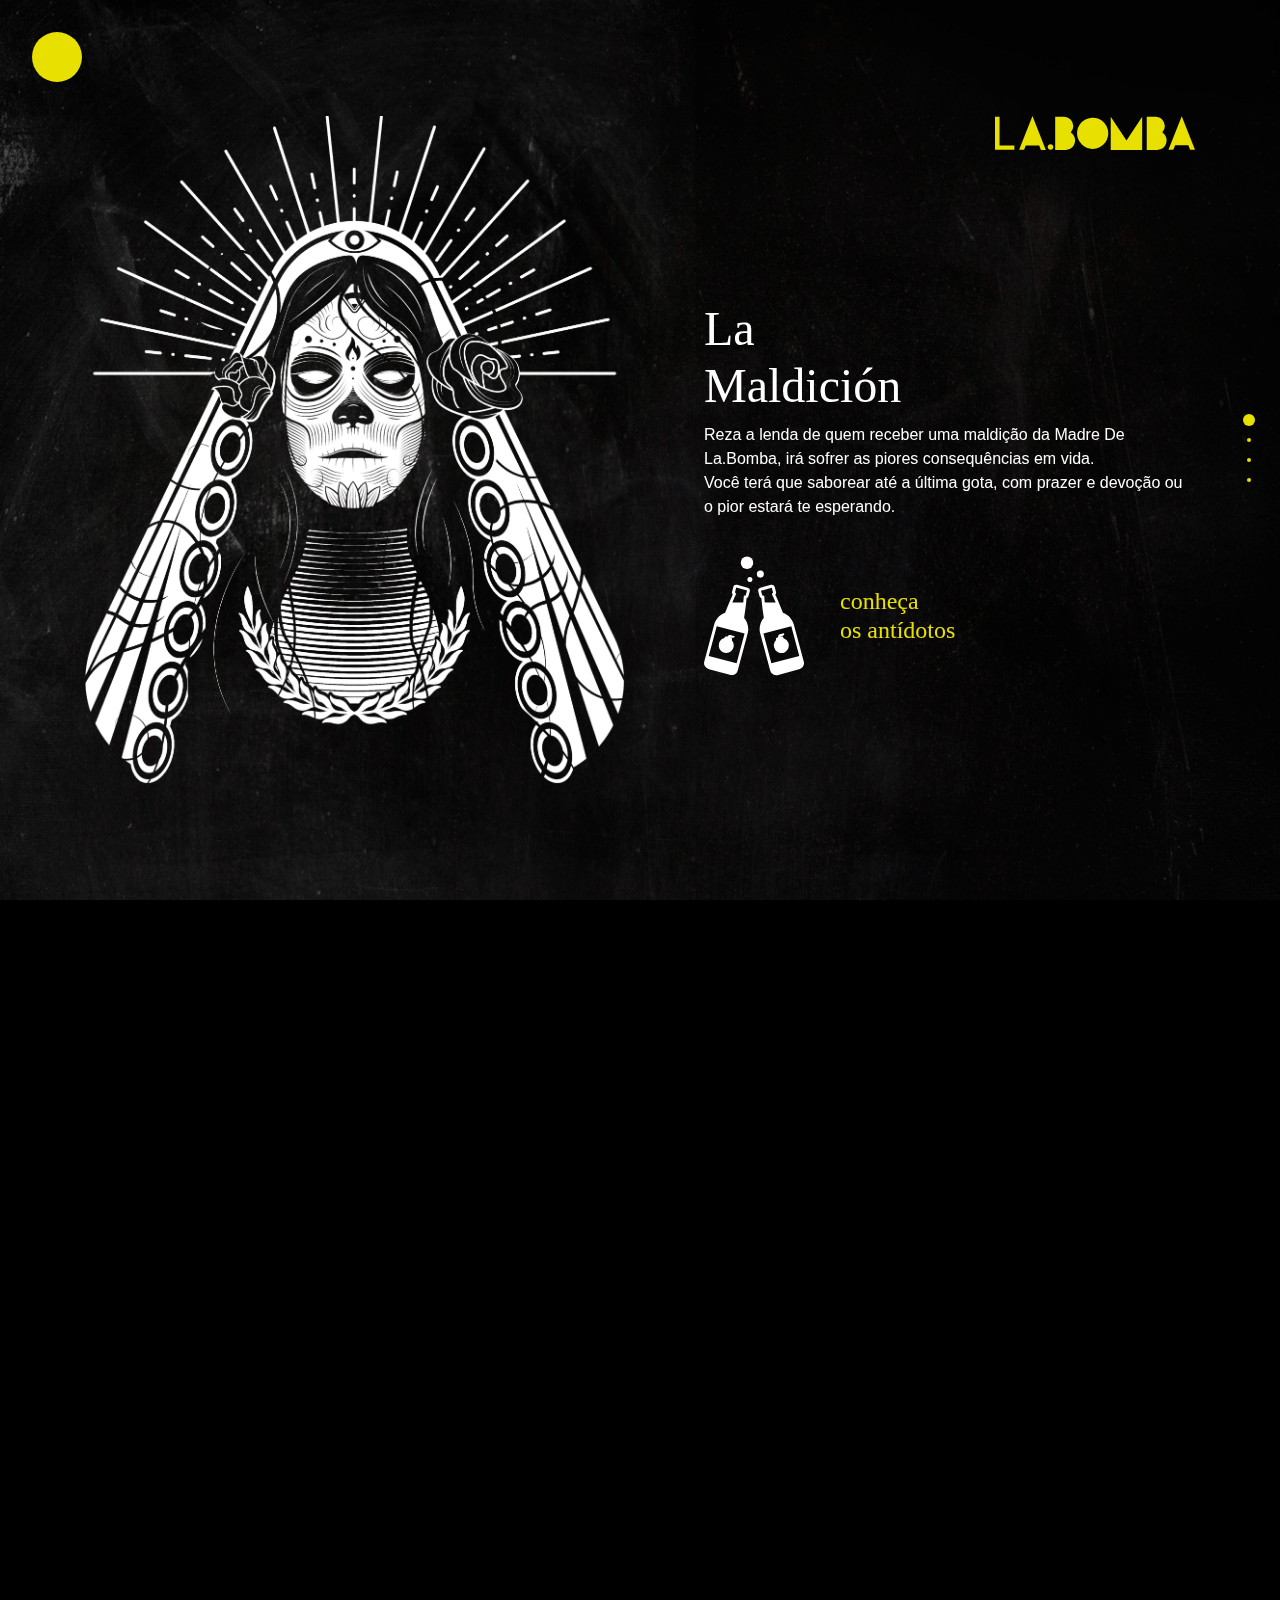
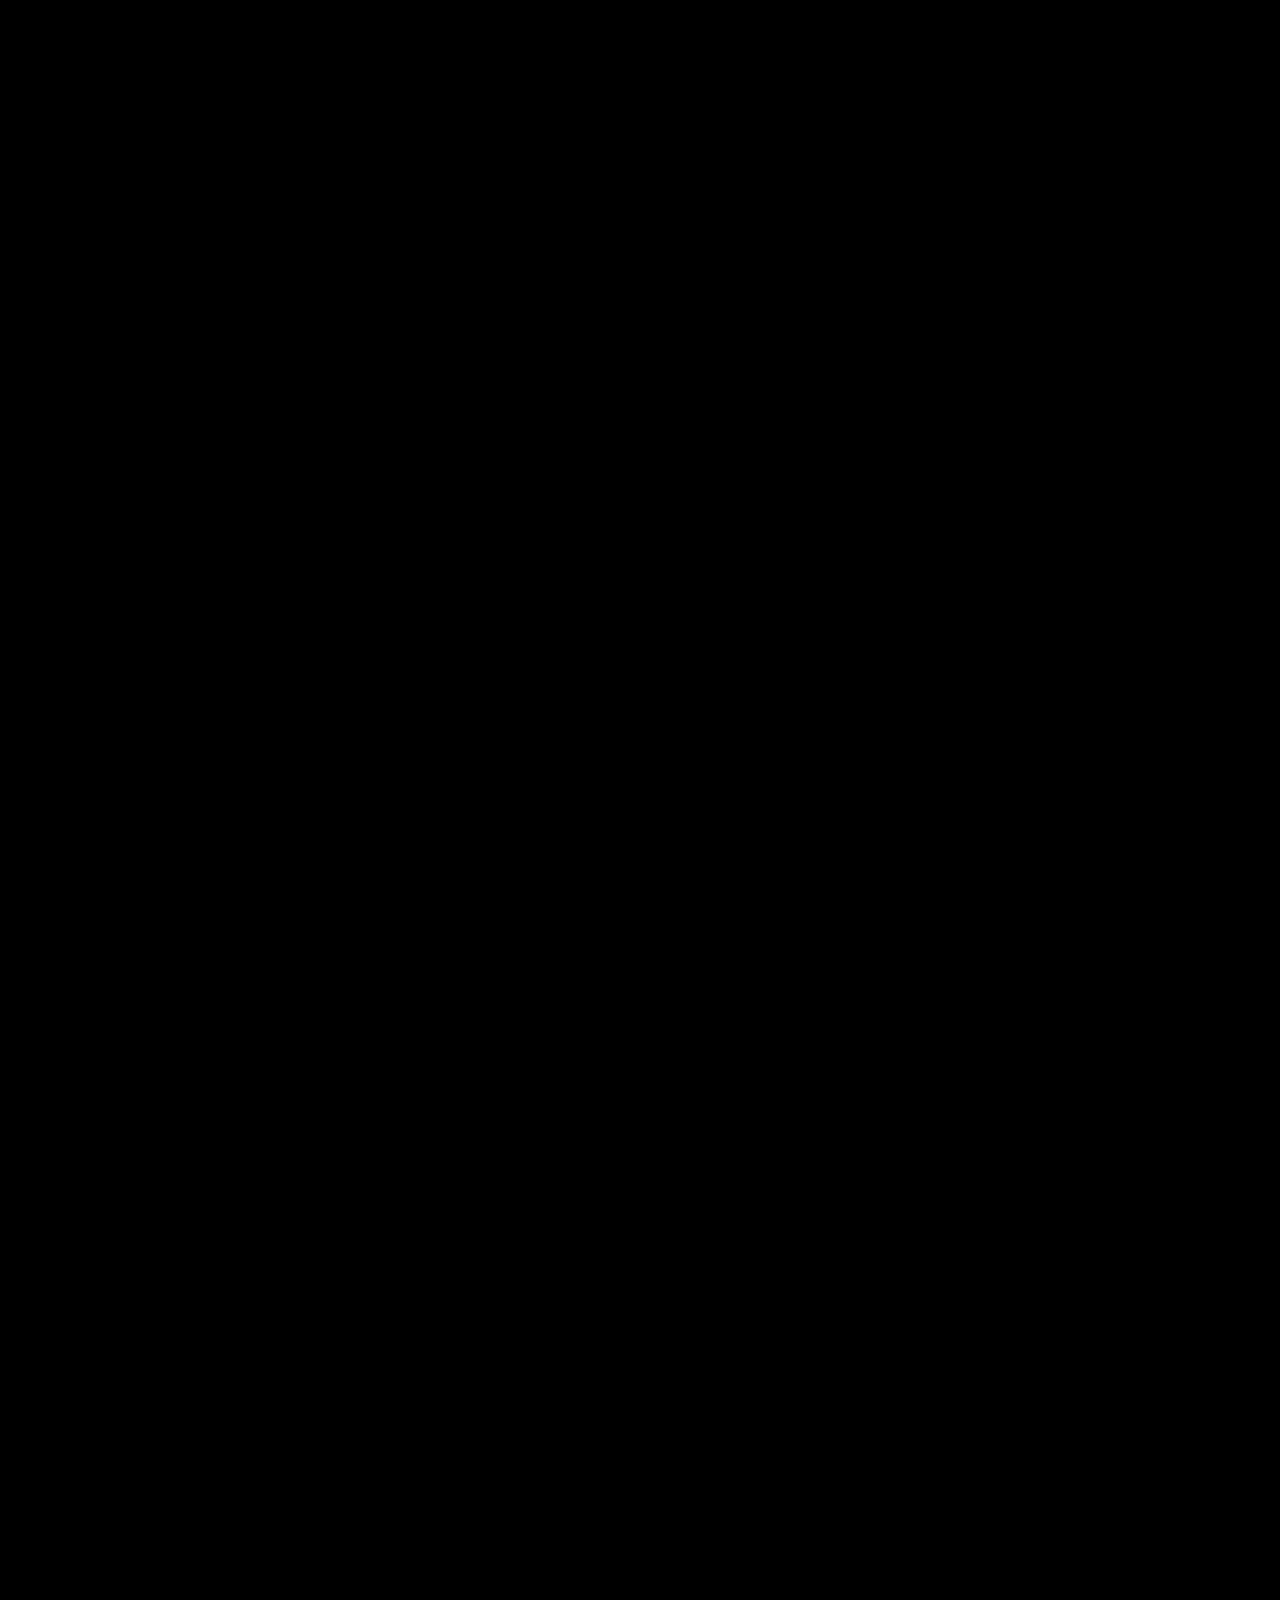
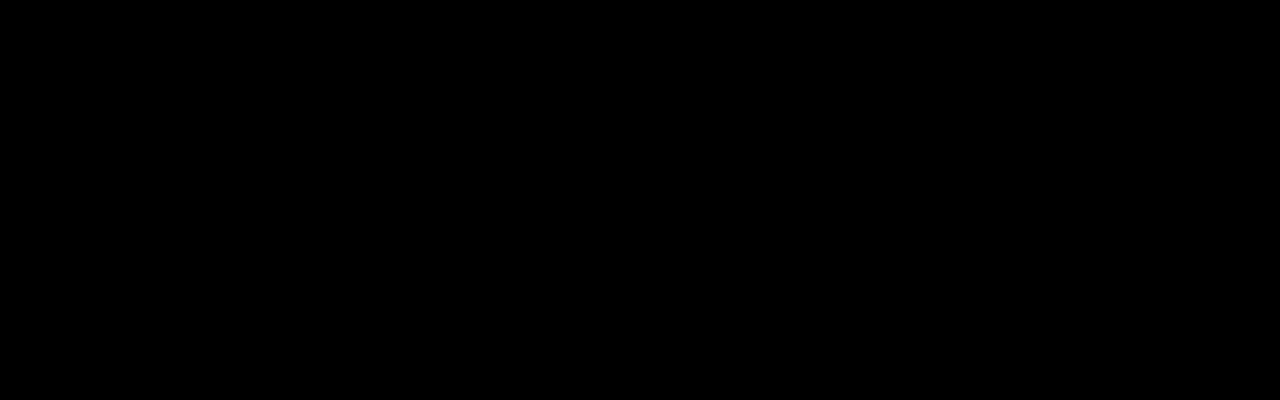
==== commit f05a307e: "Update index.html" ====
--- a/index.html
+++ b/index.html
@@ -64,7 +64,7 @@
   </head>
   <body>
     <!-- Sound -->
-    <!-- <div id="sound">
+    <div id="sound">
       <audio id="music" autoplay>
         <source src="./assets/sounds/madre_de_la_bomba.mp3" type="audio/mpeg" />
       </audio>
@@ -76,7 +76,7 @@
       >
         <i id="stateicon" class="fa fa-pause"></i>
       </a>
-    </div> -->
+    </div>
 
     <div id="fullpage">
       <!-- Introdução -->
@@ -85,16 +85,8 @@
           <main>
             <div class="container">
               <div class="row">
-                <div class="col-md-6">
-                  <img
-                    src="assets/img/madre_de_labomba.png"
-                    alt="Madre de LaBomba"
-                    id="madre"
-                    class="img-fluid"
-                  />
-                </div>
-                <div class="col-md-6" id="introducao">
-                  <div class="text-right">
+                <div class="col-md-6 col-12">
+                  <div class="text-center d-block d-md-none">
                     <a href="https://estudiolabomba.com" target="blank">
                       <img
                         src="assets/img/labomba.svg"
@@ -105,10 +97,32 @@
                       />
                     </a>
                   </div>
+                  <img
+                    src="assets/img/madre_de_labomba.png"
+                    alt="Madre de LaBomba"
+                    id="madre"
+                    class="img-fluid"
+                  />
+                </div>
+                <div class="col-md-6 col-12" id="introducao">
+                  <div class="text-right d-none d-md-block">
+                    <a href="https://estudiolabomba.com" target="blank">
+                      <img
+                        src="assets/img/labomba.svg"
+                        alt="Estúdio LaBomba"
+                        class="img-fluid"
+                        width="200px"
+                        id="logo"
+                      />
+                    </a>
+                  </div>
                   <div id="infos">
-                    <h1>
+                    <h1 class="d-none d-md-block">
                       La <br />
                       Maldición
+                    </h1>
+                    <h1 class="d-block d-md-none">
+                      La Maldición
                     </h1>
                     <p>
                       Reza a lenda de quem receber uma maldição da Madre De
@@ -196,6 +210,9 @@
       <div class="section">
         <section id="la-maldicion-teaser">
           <div class="container">
+            <div class="d-block d-md-none">
+              <h3>Veja o Teaser da Maldição!</h3>
+            </div>
             <div class="embed-responsive embed-responsive-16by9">
               <video
                 controls="true"
@@ -221,7 +238,7 @@
               <div class="col-12 text-center">
                 <h3>clique nas cervejas e descubra</h3>
               </div>
-              <div class="col-6 col-md-3 cerveja" id="hellcat">
+              <div class="col-6 col-lg-3 cerveja" id="hellcat">
                 <h2><span>HellCat</span><br />IPA</h2>
                 <a href="cervejas/hellcat">
                   <img
@@ -231,8 +248,8 @@
                   />
                 </a>
               </div>
-              <div class="col-6 col-md-3 cerveja" id="lulupulus">
-                <h2><span>Lulupulus</span><br />Red Ale</h2>
+              <div class="col-6 col-lg-3 cerveja" id="lulupulus">
+                <h2><span>Lulupulus</span><br />RedAle</h2>
                 <a href="cervejas/lulupulus">
                   <img
                     src="./assets/img/cervejas/lulupulus-red-ale-la-maldicion.png"
@@ -241,7 +258,7 @@
                   />
                 </a>
               </div>
-              <div class="col-6 col-md-3 cerveja" id="mclovin">
+              <div class="col-6 col-lg-3 cerveja" id="mclovin">
                 <h2><span>McLovin</span><br />ESB</h2>
                 <a href="cervejas/mclovin">
                   <img
@@ -251,7 +268,7 @@
                   />
                 </a>
               </div>
-              <div class="col-6 col-md-3 cerveja" id="psico">
+              <div class="col-6 col-lg-3 cerveja" id="psico">
                 <h2>
                   <span>Psico</span><br />
                   Weizen
@@ -275,107 +292,127 @@
           <!-- Vamos baterum papo? -->
           <div class="row">
             <div class="col-12 text-center" id="conversa">
-              <a data-toggle="modal" data-target="#exampleModalCenter">
+              <a href="#!" class="d-block d-md-none">
                 <img
                   src="./assets/img/mclovin_bater_um_papo.svg"
                   alt="Vamos bater um papo ?"
                   class="img-fluid"
                   width="165"
                 />
-
                 <h2>
                   vamos bater <br />
                   um papo?
                 </h2>
               </a>
+              <a
+                data-toggle="modal"
+                data-target="#exampleModalCenter"
+                class="d-none d-md-block"
+              >
+                <img
+                  src="./assets/img/mclovin_bater_um_papo.svg"
+                  alt="Vamos bater um papo ?"
+                  class="img-fluid"
+                  width="165"
+                />
+                <h2>
+                  vamos bater <br />
+                  um papo?
+                </h2>
+              </a>
             </div>
           </div>
 
           <!-- Estúdio LaBomba -->
           <footer>
-            <div class="container-fluid">
-              <div class="row">
-                <div class="col-md-4 col-12 text-right" id="logo">
-                  <a href="https://estudiolabomba.com" target="blank">
+            <div class="home">
+              <div class="container-fluid">
+                <div class="row">
+                  <div class="col-12 col-md-4 text-right" id="logo">
+                    <a href="https://estudiolabomba.com" target="blank">
+                      <img
+                        src="./assets/img/labomba_completa.svg"
+                        alt="Estúdio LaBomba"
+                        class="img-fluid"
+                        width="230"
+                      />
+                    </a>
+                  </div>
+                  <div class="col-12 col-md-8">
+                    <p>
+                      Somos um Estúdio de Design. Há 6 anos, elevamos o
+                      potencial e resultados dos nossos clientes gerando ligação
+                      emocional dos consumidores com as marcas, através da
+                      ousadia, arte e design.
+                    </p>
+                  </div>
+                  <div class="col-12 py-4 d-none d-md-block">
                     <img
-                      src="./assets/img/labomba_completa.svg"
-                      alt="Estúdio LaBomba"
+                      src="./assets/img/equipe_labomba.svg"
+                      alt="Equipe do Estúdio LaBomba"
                       class="img-fluid"
-                      width="230"
                     />
-                  </a>
-                </div>
-                <div class="col-md-8 col-12">
-                  <p>
-                    Somos um Estúdio de Design. Há 6 anos, elevamos o potencial
-                    e resultados dos nossos clientes gerando ligação emocional
-                    dos consumidores com as marcas, através da ousadia, arte e
-                    design.
-                  </p>
-                </div>
-                <div class="col-12 py-4">
-                  <img
-                    src="./assets/img/equipe_labomba.svg"
-                    alt="Equipe do Estúdio LaBomba"
-                    class="img-fluid"
-                  />
-                </div>
-                <div class="col-12">
-                  <ul id="infos">
-                    <li>
-                      <span>Onde?</span>Avenida Itamarati, 878 - Santo André /
-                      SP
-                    </li>
-                    <li>
-                      <a href="https://estudiolabomba.com"
-                        >estudiolabomba.com</a
-                      >
-                    </li>
-                    <li>+55 11 2896 5199</li>
-                    <ul id="social">
+                  </div>
+                  <div class="col-12">
+                    <ul id="infos">
                       <li>
-                        <a
-                          href="https://www.instagram.com/estudio.labomba/"
-                          target="blank"
-                        >
-                          <i class="fab fa-instagram"></i>
-                        </a>
+                        <span>Onde?</span>Avenida Itamarati, 878 - Santo André /
+                        SP
                       </li>
                       <li>
-                        <a
-                          href="https://www.behance.net/estudiolabomba"
-                          target="blank"
+                        <a href="https://estudiolabomba.com"
+                          >estudiolabomba.com</a
                         >
-                          <i class="fab fa-behance"></i>
-                        </a>
                       </li>
-                      <li>
-                        <a
-                          href="https://www.facebook.com/estudiolabomba"
-                          target="blank"
-                        >
-                          <i class="fab fa-facebook-f"></i>
-                        </a>
-                      </li>
-                      <li>
-                        <a
-                          href="https://www.linkedin.com/company/est%C3%BAdio-la-bomba/about/"
-                          target="blank"
-                        >
-                          <i class="fab fa-linkedin-in"></i>
-                        </a>
-                      </li>
-                      <li>
-                        <a href="https://vimeo.com/user34771087" target="blank">
-                          <i class="fab fa-vimeo-v"></i>
-                        </a>
-                      </li>
+                      <li>+55 11 2896 5199</li>
+                      <ul id="social">
+                        <li>
+                          <a
+                            href="https://www.instagram.com/estudio.labomba/"
+                            target="blank"
+                          >
+                            <i class="fab fa-instagram"></i>
+                          </a>
+                        </li>
+                        <li>
+                          <a
+                            href="https://www.behance.net/estudiolabomba"
+                            target="blank"
+                          >
+                            <i class="fab fa-behance"></i>
+                          </a>
+                        </li>
+                        <li>
+                          <a
+                            href="https://www.facebook.com/estudiolabomba"
+                            target="blank"
+                          >
+                            <i class="fab fa-facebook-f"></i>
+                          </a>
+                        </li>
+                        <li>
+                          <a
+                            href="https://www.linkedin.com/company/est%C3%BAdio-la-bomba/about/"
+                            target="blank"
+                          >
+                            <i class="fab fa-linkedin-in"></i>
+                          </a>
+                        </li>
+                        <li>
+                          <a
+                            href="https://vimeo.com/user34771087"
+                            target="blank"
+                          >
+                            <i class="fab fa-vimeo-v"></i>
+                          </a>
+                        </li>
+                      </ul>
                     </ul>
-                  </ul>
-                </div>
-                <div class="col-12 text-center" id="creditos">
-                  &#x24B8; 2013 - 2019 La.Bomba <br />
-                  <a href="https://estudiolabomba.com/">Estúdio La.Bomba</a>
+                  </div>
+                  <div class="col-12 text-center" id="creditos">
+                    &#x24B8; 2013 - 2019 La.Bomba <br />
+                    <a href="https://estudiolabomba.com/">Estúdio La.Bomba</a>
+                  </div>
                 </div>
               </div>
             </div>
@@ -409,12 +446,13 @@
             <div class="container-fluid">
               <div class="row">
                 <div class="col-3 offset-2 text-right">
-                  <img
-                    src="./assets/img/chama_zap.svg"
-                    alt="Chama no zap do Estúdio LaBomba"
-                    class="img-fluid"
-                    id="zap"
-                  />
+                  <a href="#!" id="zap">
+                    <img
+                      src="./assets/img/chama_zap.svg"
+                      alt="Chama no zap do Estúdio LaBomba"
+                      class="img-fluid"
+                    />
+                  </a>
                 </div>
                 <div class="col-7">
                   <h3>vamos bater um papo?</h3>
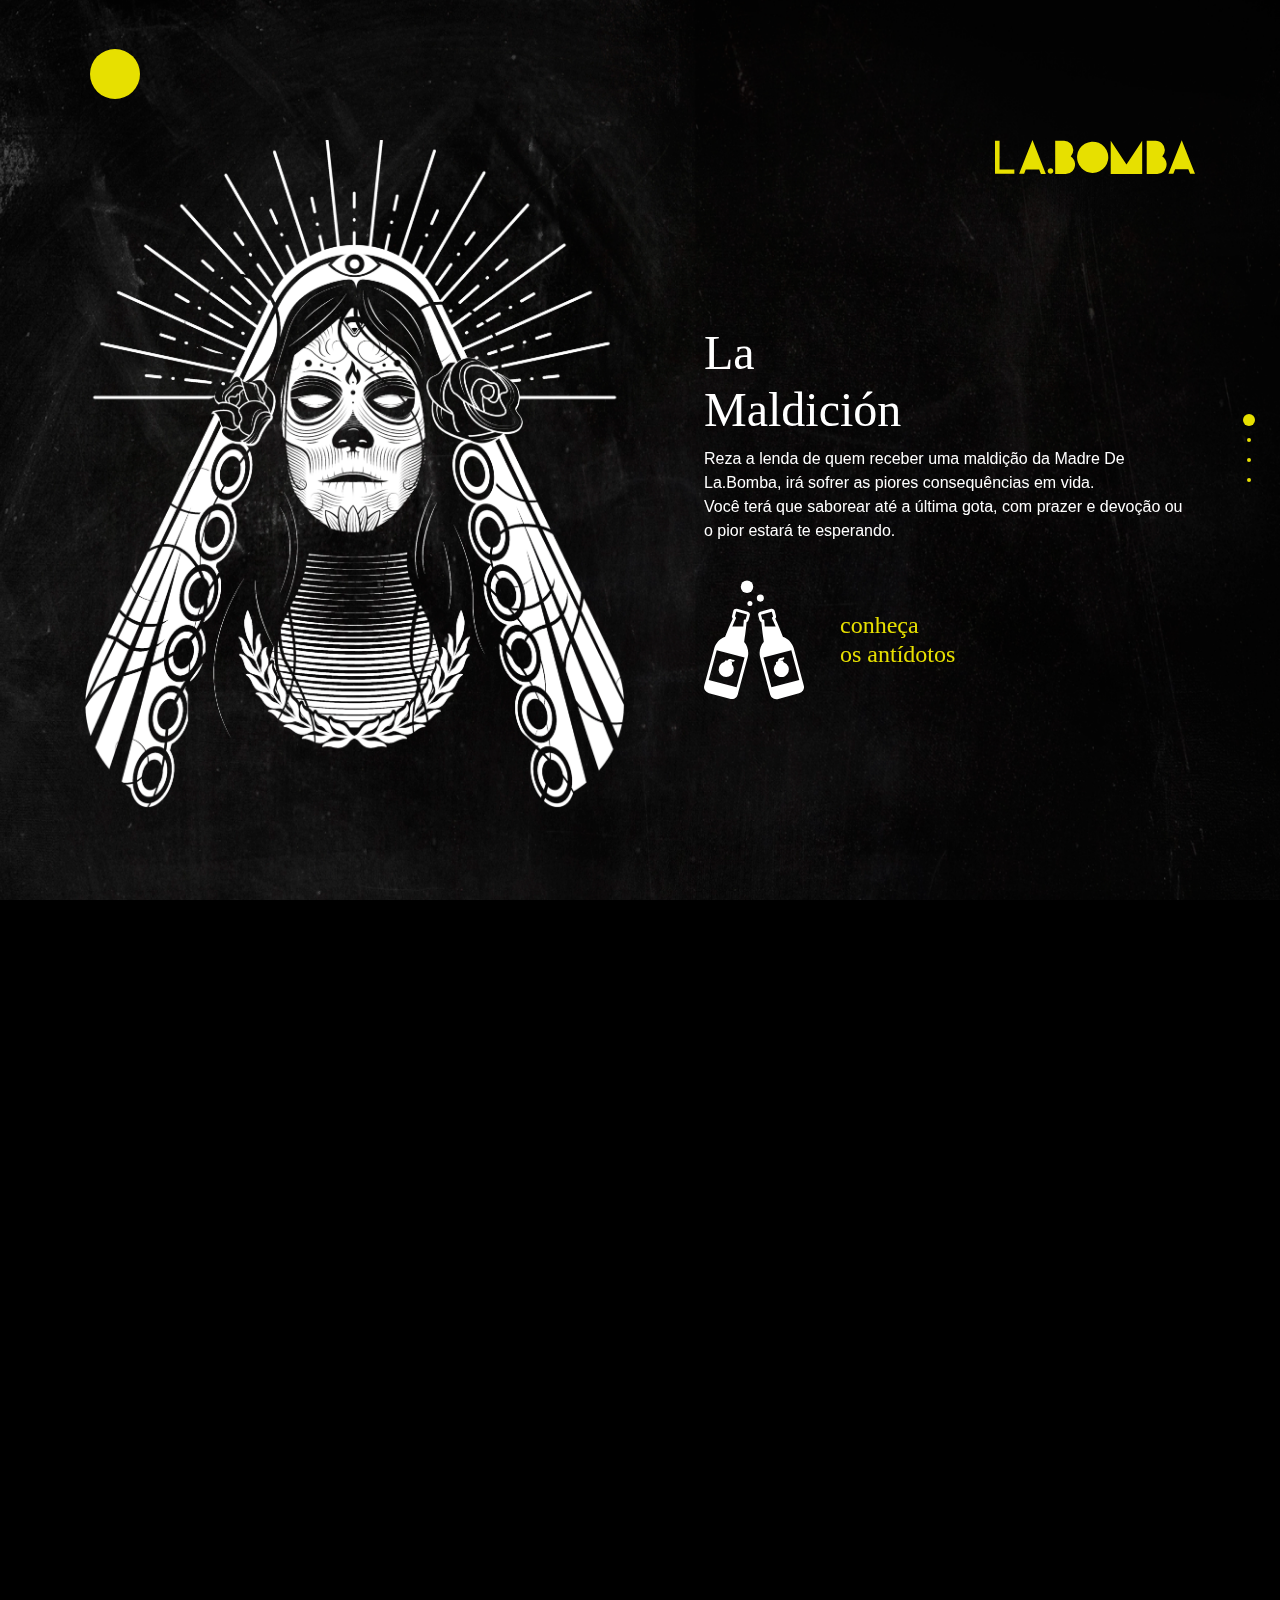
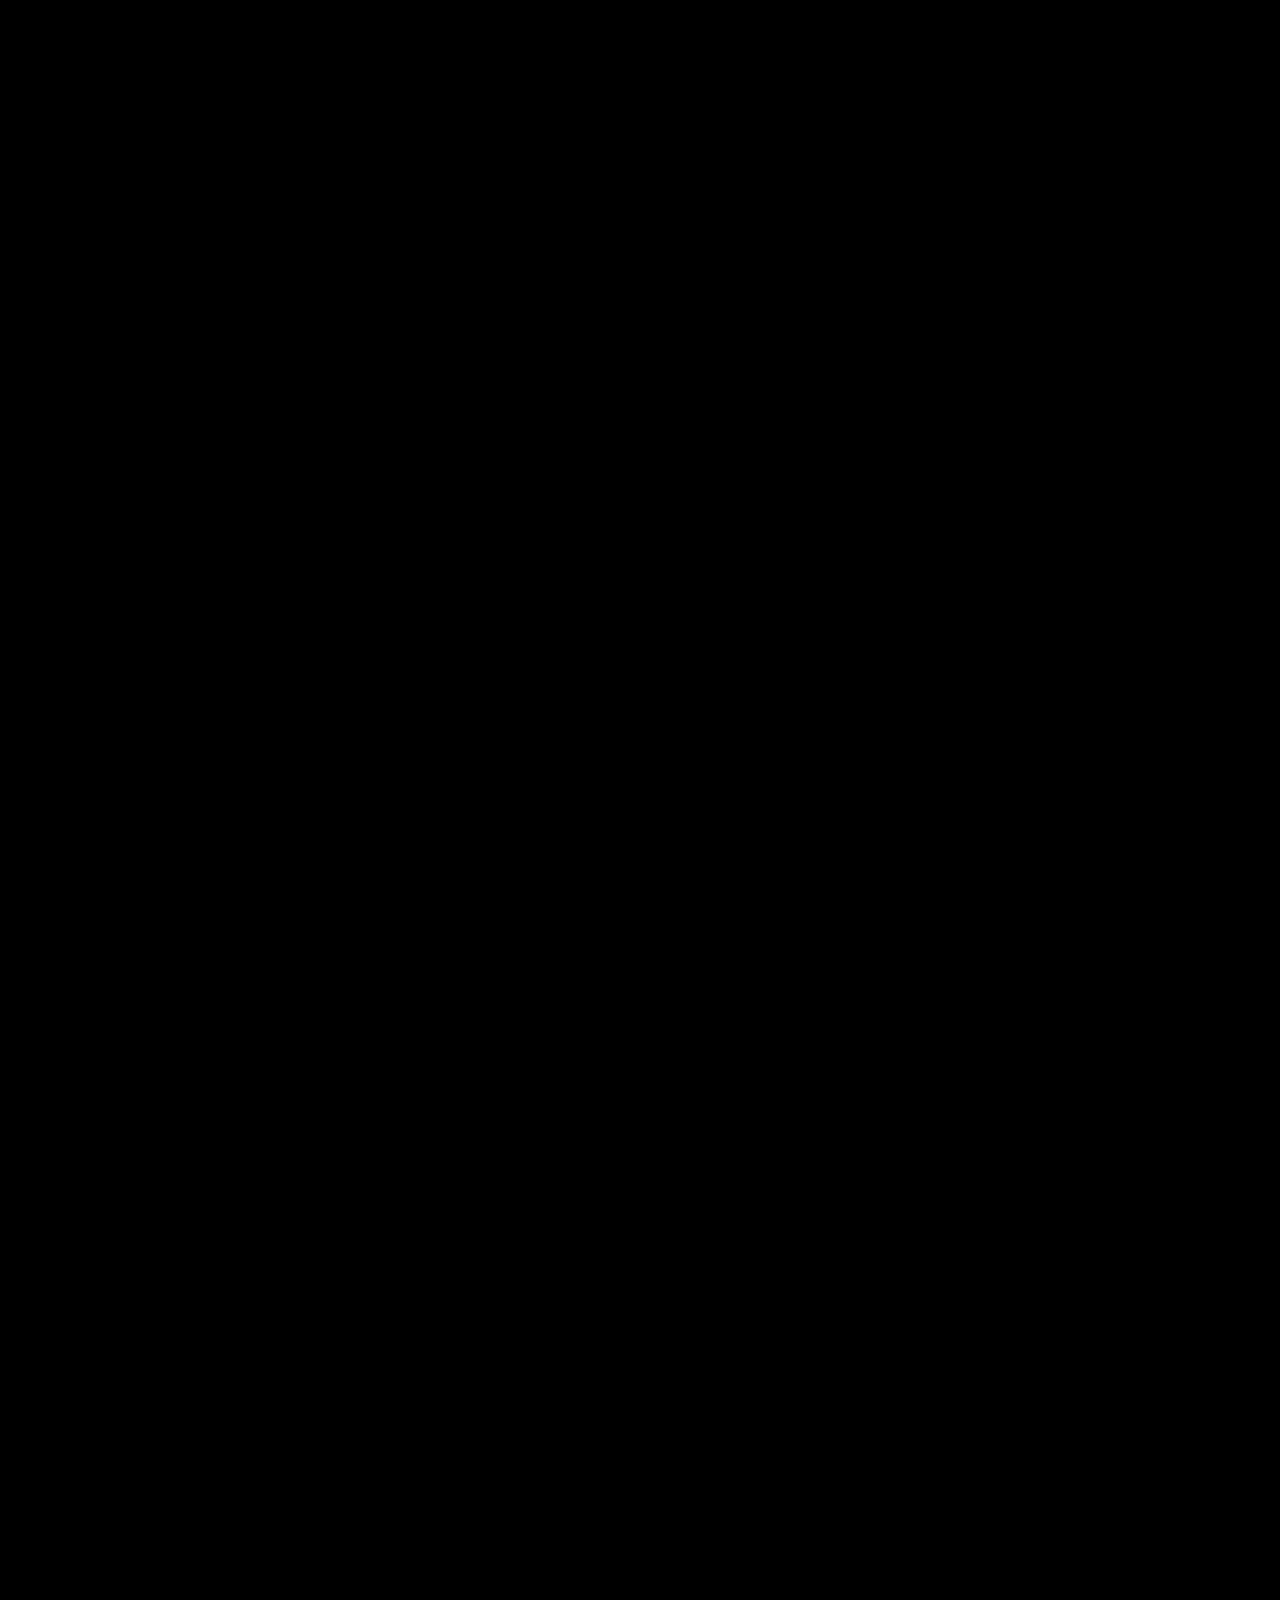
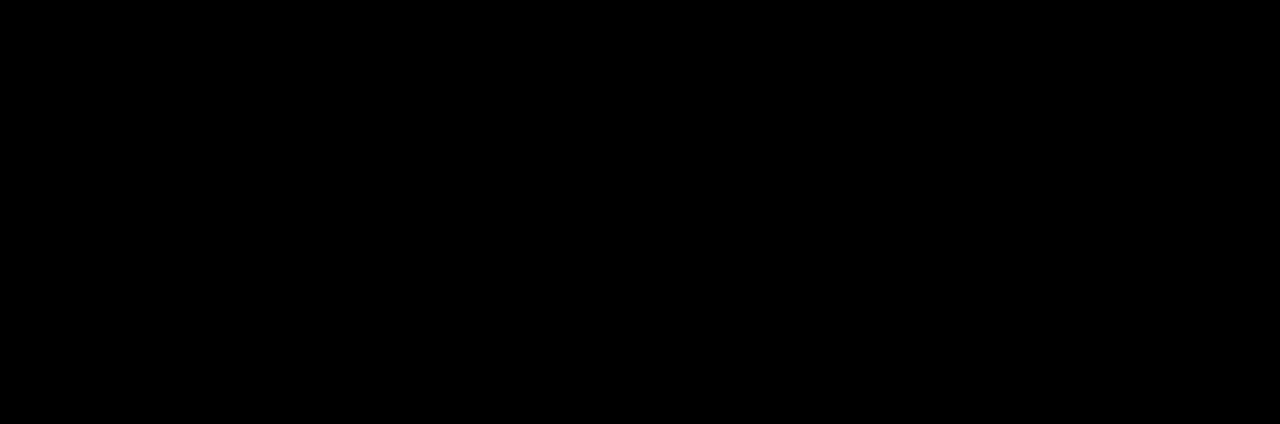
==== commit a7259277: "Update index.html" ====
--- a/index.html
+++ b/index.html
@@ -70,7 +70,7 @@
       </audio>
       <a
         href="javascript:void(0)"
-        class="btn btn-default"
+        class="btn btn-default pause"
         title="Play/Pause"
         onclick="aud_play_pause()"
       >
@@ -328,7 +328,7 @@
             <div class="home">
               <div class="container-fluid">
                 <div class="row">
-                  <div class="col-12 col-md-4 text-right" id="logo">
+                  <div class="col-12 col-md-4" id="logo">
                     <a href="https://estudiolabomba.com" target="blank">
                       <img
                         src="./assets/img/labomba_completa.svg"
